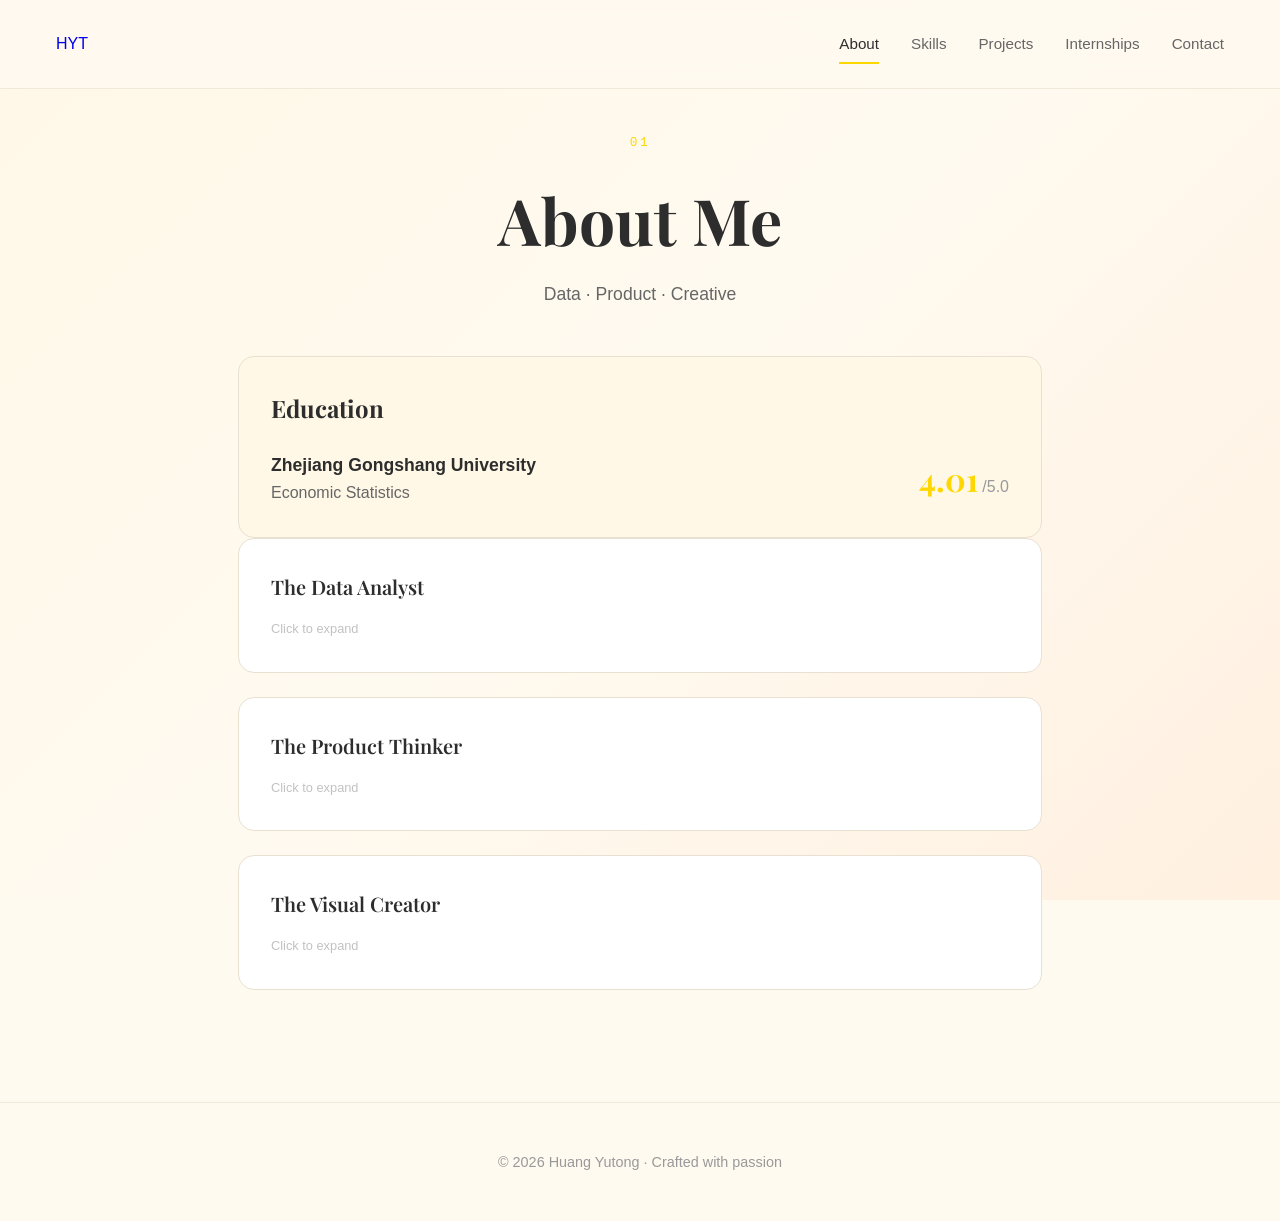
==== about.html @ dac46390 "Initial commit: Personal portfolio website - Implement responsive homepage with hero section - Add i" ====
<!DOCTYPE html>
<html lang="en">
<head>
    <meta charset="UTF-8">
    <meta name="viewport" content="width=device-width, initial-scale=1.0">
    <title>About Me | Huang Yutong</title>
    <link rel="preconnect" href="https://fonts.googleapis.com">
    <link rel="preconnect" href="https://fonts.gstatic.com" crossorigin>
    <link href="https://fonts.googleapis.com/css2?family=Inter:wght@300;400;500;600;700&family=Playfair+Display:wght@500;600;700&display=swap" rel="stylesheet">
    <link rel="stylesheet" href="style.css">
</head>
<body>
    <div class="bg-gradient"></div>

    <!-- Navigation -->
    <nav class="navbar">
        <div class="nav-inner">
            <a href="index.html" class="nav-brand">HYT</a>
            <div class="nav-links">
                <a href="about.html" class="nav-link active">About</a>
                <a href="skills.html" class="nav-link">Skills</a>
                <a href="work.html" class="nav-link">Projects</a>
                <a href="journey.html" class="nav-link">Internships</a>
                <a href="contact.html" class="nav-link">Contact</a>
            </div>
            <button class="nav-toggle">
                <span></span>
                <span></span>
            </button>
        </div>
    </nav>

    <!-- Mobile Menu -->
    <div class="mobile-menu">
        <a href="about.html" class="mobile-link">About</a>
        <a href="skills.html" class="mobile-link">Skills</a>
        <a href="work.html" class="mobile-link">Projects</a>
        <a href="journey.html" class="mobile-link">Internships</a>
        <a href="contact.html" class="mobile-link">Contact</a>
    </div>

    <!-- Page Header -->
    <section class="page-header">
        <span class="page-number">01</span>
        <h1 class="page-title">About Me</h1>
        <p class="page-subtitle">Data · Product · Creative</p>
    </section>

    <!-- About Content -->
    <section class="about-section">
        <!-- Education - Now at top -->
        <div class="education-card">
            <h2>Education</h2>
            <div class="edu-item">
                <div class="edu-main">
                    <h3>Zhejiang Gongshang University</h3>
                    <p class="edu-major">Economic Statistics</p>
                </div>
                <div class="edu-gpa">
                    <span class="gpa-value">4.01</span>
                    <span class="gpa-total">/5.0</span>
                </div>
            </div>
        </div>

        <!-- Interactive Cards -->
        <div class="about-grid">
            <div class="about-card interactive-card" data-card="data">
                <h3 class="card-title">The Data Analyst</h3>
                <div class="card-content">
                    <p>I transform raw data into actionable insights using Python, R, and advanced statistical methods. From LSTM models to NLP processing, I love uncovering patterns hidden in complex datasets.</p>
                    <div class="card-photo">
                        <img src="我的素材/me1.jpg" alt="Data Analyst">
                    </div>
                </div>
                <div class="card-hint">Click to expand</div>
            </div>

            <div class="about-card interactive-card" data-card="product">
                <h3 class="card-title">The Product Thinker</h3>
                <div class="card-content">
                    <p>I bridge the gap between technical possibilities and user needs. With experience writing PRDs and designing interfaces in Figma, I create solutions that truly serve people.</p>
                    <div class="card-photo">
                        <img src="我的素材/me3.jpg" alt="Product Thinker">
                    </div>
                </div>
                <div class="card-hint">Click to expand</div>
            </div>

            <div class="about-card interactive-card" data-card="creative">
                <h3 class="card-title">The Visual Creator</h3>
                <div class="card-content">
                    <p>As a Director at "Ji+" Media Center and twice-honored Top 10 Visual Journalist, I tell stories through visuals. Whether through photography, video, or design—I communicate with impact.</p>
                    <div class="card-photo">
                        <img src="我的素材/me2.jpg" alt="Visual Creator">
                    </div>
                </div>
                <div class="card-hint">Click to expand</div>
            </div>
        </div>
    </section>

    <!-- Footer -->
    <footer class="footer">
        <p>© 2026 Huang Yutong · Crafted with passion</p>
    </footer>

    <script src="script.js"></script>
</body>
</html>
---- style.css ----
/* ===== CSS Variables - Warm Yellow Theme ===== */
:root {
    /* Colors - Inspired by 2.png */
    --primary: #FFD700;
    --primary-dark: #E5C100;
    --accent: #FF6347;
    --accent-light: #FFB84D;

    --bg-main: #FFFAF0;
    --bg-card: #FFFFFF;
    --bg-muted: #FFF8E7;

    --text-primary: #2D2D2D;
    --text-secondary: #666666;
    --text-muted: #999999;

    --border: #E8E0D0;
    --border-light: #F0E8D8;

    /* Typography */
    --font-display: 'Playfair Display', serif;
    --font-body: 'Manrope', sans-serif;
    --font-mono: 'DM Mono', monospace;

    /* Spacing */
    --space-xs: 0.5rem;
    --space-sm: 1rem;
    --space-md: 2rem;
    --space-lg: 4rem;
    --space-xl: 6rem;

    /* Transitions */
    --ease: cubic-bezier(0.4, 0, 0.2, 1);

    /* Spring Animation */
    --spring-stiffness: 52;
    --spring-damping: 15;
}

/* ===== Reset & Base ===== */
* {
    margin: 0;
    padding: 0;
    box-sizing: border-box;
}

html {
    scroll-behavior: smooth;
}

body {
    font-family: var(--font-body);
    background: var(--bg-main);
    color: var(--text-primary);
    line-height: 1.6;
    overflow-x: hidden;
    min-height: 100vh;
    font-weight: 400;
}

/* ===== Background Gradient ===== */
.bg-gradient {
    position: fixed;
    top: 0;
    left: 0;
    right: 0;
    bottom: 0;
    background: linear-gradient(135deg, #FFF8E7 0%, #FFFAF0 50%, #FFF0E0 100%);
    z-index: -1;
}

/* ===== Navigation ===== */
.navbar {
    position: fixed;
    top: 0;
    left: 0;
    right: 0;
    z-index: 1000;
    padding: 1.5rem 3.5rem;
    background: rgba(255, 250, 240, 0.85);
    backdrop-filter: blur(20px);
    border-bottom: 1px solid var(--border-light);
    transition: all 0.3s var(--ease);
}

.nav-inner {
    max-width: 1200px;
    margin: 0 auto;
    display: flex;
    justify-content: space-between;
    align-items: center;
}

.nav-brand {
    display: flex;
    align-items: center;
    gap: 0.75rem;
    text-decoration: none;
    position: relative;
}

.nav-logo {
    font-family: var(--font-display);
    font-size: 1.4rem;
    font-weight: 700;
    color: var(--text-primary);
    letter-spacing: 0.05em;
}

.nav-text {
    font-family: var(--font-mono);
    font-size: 0.8rem;
    font-weight: 500;
    color: var(--text-secondary);
    letter-spacing: 0.15em;
}

.nav-links {
    display: flex;
    gap: 2rem;
}

.nav-link {
    color: var(--text-secondary);
    text-decoration: none;
    font-weight: 500;
    font-size: 0.95rem;
    position: relative;
    padding: 0.5rem 0;
    transition: color 0.2s var(--ease);
}

.nav-link::after {
    content: '';
    position: absolute;
    bottom: 0;
    left: 0;
    width: 0;
    height: 2px;
    background: var(--primary);
    transition: width 0.3s var(--ease);
}

.nav-link:hover,
.nav-link.active {
    color: var(--text-primary);
}

.nav-link:hover::after,
.nav-link.active::after {
    width: 100%;
}

.nav-toggle {
    display: none;
    flex-direction: column;
    gap: 5px;
    background: none;
    border: none;
    cursor: pointer;
    padding: 5px;
}

.nav-toggle span {
    width: 24px;
    height: 2px;
    background: var(--text-primary);
    border-radius: 2px;
    transition: all 0.3s var(--ease);
}

.nav-toggle.active span:nth-child(1) {
    transform: rotate(45deg) translate(5px, 5px);
}

.nav-toggle.active span:nth-child(2) {
    opacity: 0;
}

/* ===== Mobile Menu ===== */
.mobile-menu {
    position: fixed;
    top: 0;
    right: -100%;
    width: 100%;
    height: 100vh;
    background: var(--bg-main);
    z-index: 999;
    display: flex;
    flex-direction: column;
    justify-content: center;
    align-items: center;
    gap: 2rem;
    transition: right 0.4s var(--ease);
}

.mobile-menu.active {
    right: 0;
}

.mobile-link {
    font-family: var(--font-display);
    font-size: 2rem;
    font-weight: 600;
    color: var(--text-primary);
    text-decoration: none;
    transition: color 0.2s var(--ease);
}

.mobile-link:hover {
    color: var(--primary);
}

/* ===== Page Header ===== */
.page-header {
    text-align: center;
    padding: 8rem 2rem 3rem;
    max-width: 800px;
    margin: 0 auto;
}

.page-number {
    font-family: var(--font-mono);
    display: inline-block;
    font-size: 0.8rem;
    font-weight: 500;
    color: var(--primary);
    letter-spacing: 0.2em;
    margin-bottom: 1rem;
}

.page-title {
    font-family: var(--font-display);
    font-size: clamp(2.5rem, 6vw, 4rem);
    font-weight: 700;
    color: var(--text-primary);
    margin-bottom: 0.5rem;
}

.page-subtitle {
    font-size: 1.1rem;
    color: var(--text-secondary);
}

/* ===== Hero Section (Homepage) ===== */
.hero {
    min-height: 100vh;
    padding: 10rem 3.5rem 6rem;
    display: grid;
    grid-template-columns: 1fr 1fr;
    gap: 3rem;
    max-width: 1200px;
    margin: 0 auto;
    align-items: start;
    position: relative;
}

.hero-blur {
    position: fixed;
    top: 50%;
    left: 50%;
    width: 600px;
    height: 600px;
    transform: translate(-50%, -50%);
    background: radial-gradient(circle, rgba(255, 215, 0, 0.15) 0%, transparent 70%);
    filter: blur(60px);
    z-index: -1;
    animation: blur-pulse 8s ease-in-out infinite;
}

@keyframes blur-pulse {
    0%, 100% { opacity: 0.5; transform: translate(-50%, -50%) scale(1); }
    50% { opacity: 0.8; transform: translate(-50%, -50%) scale(1.2); }
}

.hero-greeting {
    margin-bottom: 1rem;
}

.greeting-line {
    font-family: var(--font-mono);
    font-size: 0.8rem;
    font-weight: 500;
    color: var(--text-secondary);
    letter-spacing: 0.15em;
    display: block;
    margin-bottom: 0.75rem;
}

.hero-name {
    font-family: var(--font-display);
    font-size: clamp(2.5rem, 5vw, 3.5rem);
    font-weight: 700;
    color: var(--text-primary);
    line-height: 1.15;
    margin-bottom: 1.5rem;
}

.hero-name .highlight-name {
    color: var(--primary-dark);
    position: relative;
    display: inline-block;
}

.hero-intro {
    margin-bottom: 2rem;
    padding-top: 1.5rem;
}

.hero-intro p {
    font-size: 1rem;
    color: var(--text-secondary);
    margin-bottom: 1rem;
    line-height: 1.7;
}

.hero-intro .highlight {
    color: var(--primary-dark);
    font-weight: 500;
}

.hero-intro .intro-closing {
    font-weight: 500;
    color: var(--text-primary);
}

.hero-roles {
    display: flex;
    flex-wrap: wrap;
    gap: 0.75rem;
}

.role-pill {
    font-family: var(--font-mono);
    padding: 0.6rem 1.2rem;
    background: var(--bg-muted);
    border: 1px solid var(--border);
    border-radius: 25px;
    font-size: 0.85rem;
    font-weight: 500;
    color: var(--text-primary);
    transition: all 0.3s var(--ease);
}

.role-pill:hover {
    background: var(--primary);
    border-color: var(--primary);
    color: #fff;
    transform: translateY(-2px);
    box-shadow: 0 4px 12px rgba(255, 215, 0, 0.3);
}

/* ===== Hero Visual ===== */
.hero-visual {
    display: flex;
    justify-content: center;
    align-items: center;
    position: relative;
    padding-top: 2rem;
}

/* ===== Photo Collage ===== */
.photo-collage {
    position: relative;
    width: 400px;
    height: 400px;
    display: flex;
    align-items: center;
    justify-content: center;
}

.ripple-container {
    position: absolute;
    width: 100%;
    height: 100%;
    pointer-events: none;
    overflow: hidden;
    border-radius: 50%;
}

.ripple {
    position: absolute;
    width: 40px;
    height: 40px;
    border-radius: 50%;
    background: radial-gradient(circle, rgba(255, 215, 0, 0.5) 0%, rgba(255, 215, 0, 0.1) 70%, transparent 100%);
    pointer-events: none;
    animation: rippleExpand 1.35s ease-out forwards;
}

@keyframes rippleExpand {
    0% {
        transform: scale(0);
        opacity: 0.7;
    }
    100% {
        transform: scale(2.8);
        opacity: 0;
    }
}

.photo-wheel {
    position: absolute;
    width: 100%;
    height: 100%;
    display: flex;
    align-items: center;
    justify-content: center;
}

.wheel-ring {
    position: absolute;
    width: 320px;
    height: 320px;
    border-radius: 50%;
    border: 2px dashed rgba(255, 215, 0, 0.3);
    transition: transform 0.6s cubic-bezier(0.34, 1.56, 0.64, 1);
}

.photo-btn {
    position: absolute;
    width: 100px;
    height: 100px;
    border-radius: 50%;
    border: 4px solid var(--bg-main);
    padding: 0;
    cursor: pointer;
    background: none;
    overflow: hidden;
    box-shadow: 0 6px 20px rgba(255, 215, 0, 0.25);
    transition: all 0.3s var(--ease);
    transform-origin: center center;
}

.photo-btn img {
    width: 100%;
    height: 100%;
    object-fit: cover;
    transition: transform 0.6s cubic-bezier(0.34, 1.56, 0.64, 1);
}

.photo-btn .photo-overlay {
    position: absolute;
    top: 0;
    left: 0;
    right: 0;
    bottom: 0;
    background: rgba(0, 0, 0, 0.35);
    transition: opacity 0.3s var(--ease);
    pointer-events: none;
}

.photo-btn.active .photo-overlay {
    opacity: 0;
}

.photo-btn:hover {
    transform: scale(1.05);
    box-shadow: 0 8px 25px rgba(255, 215, 0, 0.35);
}

.photo-btn-1 {
    top: 0;
    left: 50%;
    transform: translateX(-50%) translateY(-50%);
}

.photo-btn-2 {
    bottom: 30px;
    right: 30px;
}

.photo-btn-3 {
    bottom: 30px;
    left: 30px;
}

.main-photo-container {
    position: absolute;
    width: 256px;
    height: 256px;
    display: flex;
    align-items: center;
    justify-content: center;
    animation: floatMainPhoto 6.5s ease-in-out infinite;
}

@keyframes floatMainPhoto {
    0%, 100% {
        transform: translateY(0);
    }
    50% {
        transform: translateY(-9px);
    }
}

.main-photo-wrapper {
    position: relative;
    width: 230px;
    height: 230px;
    border-radius: 50%;
    overflow: hidden;
    box-shadow: 0 15px 50px rgba(0, 0, 0, 0.15);
    background: linear-gradient(135deg, #FFF8E7 0%, #FFF0E0 100%);
    border: 6px solid var(--bg-card);
    transition: all 0.4s var(--ease);
}

.main-photo-wrapper:hover {
    transform: scale(1.02);
    box-shadow: 0 20px 60px rgba(0, 0, 0, 0.2);
}

.main-photo-inner {
    position: relative;
    width: 100%;
    height: 100%;
    border-radius: 50%;
    overflow: hidden;
}

.main-photo {
    width: 100%;
    height: 100%;
    object-fit: cover;
    transition: all 0.58s ease-out;
}

.main-photo.fade-out {
    opacity: 0;
    transform: scale(0.9);
}

.main-photo.fade-in {
    opacity: 1;
    transform: scale(1);
}

.main-photo.fade-in-start {
    opacity: 0;
    transform: scale(1.14);
}

.main-photo-gradient {
    position: absolute;
    top: 0;
    left: 0;
    right: 0;
    bottom: 0;
    background: linear-gradient(135deg, rgba(255, 255, 255, 0.15) 0%, rgba(255, 215, 0, 0.1) 100%);
    pointer-events: none;
    border-radius: 50%;
}

.main-photo-inner-border {
    position: absolute;
    top: 3px;
    left: 3px;
    right: 3px;
    bottom: 3px;
    border: 1px solid rgba(255, 255, 255, 0.5);
    border-radius: 50%;
    pointer-events: none;
}

.photo-btn.active {
    border-color: var(--primary);
    box-shadow: 0 0 0 3px rgba(255, 215, 0, 0.3);
}

/* ===== Visual Decoration ===== */
.visual-decoration {
    position: relative;
    width: 320px;
    height: 320px;
    display: flex;
    align-items: center;
    justify-content: center;
}

.decoration-circle {
    position: absolute;
    border-radius: 50%;
    border: 2px solid;
    opacity: 0.15;
    animation: float 6s ease-in-out infinite;
}

.circle-1 {
    width: 200px;
    height: 200px;
    border-color: var(--primary);
    animation-delay: 0s;
}

.circle-2 {
    width: 260px;
    height: 260px;
    border-color: var(--accent-light);
    animation-delay: 0.5s;
}

.circle-3 {
    width: 320px;
    height: 320px;
    border-color: var(--accent);
    animation-delay: 1s;
}

@keyframes float {
    0%, 100% {
        transform: translateY(0) scale(1);
        opacity: 0.15;
    }
    50% {
        transform: translateY(-20px) scale(1.05);
        opacity: 0.25;
    }
}

/* ===== Cube Grid Animation ===== */
.cube-grid {
    position: relative;
    width: 320px;
    height: 320px;
    perspective: 1000px;
    transform-style: preserve-3d;
}

.cube-row {
    display: flex;
    justify-content: center;
    gap: 8px;
    margin-bottom: 8px;
}

.cube {
    width: 40px;
    height: 40px;
    position: relative;
    transform-style: preserve-3d;
    transition: transform 0.3s var(--ease);
}

.cube-inner {
    width: 100%;
    height: 100%;
    position: relative;
    transform-style: preserve-3d;
    animation: rotateCube 12s linear infinite;
}

@keyframes rotateCube {
    0% {
        transform: rotateX(0deg) rotateY(0deg);
    }
    100% {
        transform: rotateX(360deg) rotateY(360deg);
    }
}

.cube-face {
    position: absolute;
    width: 40px;
    height: 40px;
    border: 1px solid rgba(255, 215, 0, 0.6);
    background: rgba(255, 215, 0, 0.05);
    opacity: 0.4;
    transition: all 0.3s var(--ease);
}

.cube-face.front {
    transform: translateZ(20px);
}

.cube-face.back {
    transform: rotateY(180deg) translateZ(20px);
}

.cube-face.right {
    transform: rotateY(90deg) translateZ(20px);
}

.cube-face.left {
    transform: rotateY(-90deg) translateZ(20px);
}

.cube-face.top {
    transform: rotateX(90deg) translateZ(20px);
}

.cube-face.bottom {
    transform: rotateX(-90deg) translateZ(20px);
}

.cube:hover .cube-face {
    opacity: 0.9;
    background: rgba(255, 215, 0, 0.3);
    border-color: var(--accent);
}

/* Wave propagation effect */
.cube.wave .cube-face {
    background: rgba(255, 215, 0, 0.4);
    border-color: rgba(255, 215, 0, 0.8);
    opacity: 0.8;
}

/* Explosion effect */
.cube.explode .cube-inner {
    animation: explodeRotate 0.6s ease-out;
}

.cube.explode .cube-face {
    background: rgba(255, 215, 0, 0.5);
    border-color: var(--accent);
    opacity: 0.9;
}

@keyframes explodeRotate {
    0% {
        transform: rotateX(0deg) rotateY(0deg) scale(1);
    }
    50% {
        transform: rotateX(180deg) rotateY(180deg) scale(1.3);
    }
    100% {
        transform: rotateX(360deg) rotateY(360deg) scale(1);
    }
}

/* Sparkle effect */
.cube.sparkle .cube-face {
    background: rgba(255, 255, 255, 0.6);
    border-color: rgba(255, 215, 0, 0.9);
    opacity: 1;
    animation: sparkleFlash 0.8s ease-out;
}

@keyframes sparkleFlash {
    0%, 100% {
        opacity: 0.6;
        background: rgba(255, 215, 0, 0.3);
    }
    25%, 75% {
        opacity: 1;
        background: rgba(255, 255, 255, 0.7);
    }
    50% {
        opacity: 0.8;
        background: rgba(255, 215, 0, 0.5);
    }
}

/* ===== Lightbox ===== */
.lightbox {
    position: fixed;
    top: 0;
    left: 0;
    right: 0;
    bottom: 0;
    background: rgba(0, 0, 0, 0.9);
    z-index: 9999;
    display: flex;
    align-items: center;
    justify-content: center;
    opacity: 0;
    pointer-events: none;
    transition: opacity 0.3s var(--ease);
}

.lightbox-wrapper {
    display: flex;
    align-items: center;
    justify-content: center;
    width: 100%;
    height: 100%;
    padding: 2rem;
}

.lightbox.active {
    opacity: 1;
    pointer-events: all;
}

.lightbox-content {
    max-width: 100%;
    max-height: 100%;
    object-fit: contain;
    transform: scale(0.9);
    transition: transform 0.3s var(--ease);
    width: auto;
    height: auto;
}

.lightbox.active .lightbox-content {
    transform: scale(1);
}

.lightbox-close {
    position: absolute;
    top: 2rem;
    right: 2rem;
    width: 40px;
    height: 40px;
    background: rgba(255, 255, 255, 0.1);
    border: none;
    border-radius: 50%;
    cursor: pointer;
    display: flex;
    align-items: center;
    justify-content: center;
    transition: background 0.3s var(--ease);
}

.lightbox-close:hover {
    background: rgba(255, 255, 255, 0.2);
}

.lightbox-close::before,
.lightbox-close::after {
    content: '';
    position: absolute;
    width: 20px;
    height: 2px;
    background: white;
    border-radius: 2px;
}

.lightbox-close::before {
    transform: rotate(45deg);
}

.lightbox-close::after {
    transform: rotate(-45deg);
}

/* ===== Quick Links ===== */
.quick-links {
    max-width: 1200px;
    margin: 4rem auto 4rem;
    padding: 0 3.5rem;
}

.quick-links-header {
    display: flex;
    justify-content: space-between;
    align-items: center;
    margin-bottom: 1rem;
    padding: 0 0.5rem;
}

.quick-links-title {
    font-family: var(--font-mono);
    font-size: 0.8rem;
    font-weight: 500;
    color: var(--text-secondary);
    letter-spacing: 0.15em;
}

.quick-links-container {
    display: flex;
    gap: 1rem;
    padding: 1rem 0;
}

.quick-link {
    flex: 1;
    display: flex;
    flex-direction: column;
    gap: 0.5rem;
    padding: 1.5rem 1.75rem;
    background: var(--bg-card);
    border: 1px solid var(--border);
    border-radius: 12px;
    cursor: pointer;
    transition: all 0.3s var(--ease);
    text-decoration: none;
    min-height: 180px;
}

.quick-link:hover {
    border-color: var(--primary);
    transform: translateY(-4px);
    box-shadow: 0 8px 25px rgba(255, 215, 0, 0.15);
}

.link-number {
    font-family: var(--font-mono);
    font-size: 1.1rem;
    font-weight: 500;
    color: var(--primary);
    letter-spacing: 0.1em;
}

.link-info {
    flex: 1;
    display: flex;
    flex-direction: column;
    gap: 0.5rem;
}

.link-info h3 {
    font-family: var(--font-display);
    font-size: 1.3rem;
    font-weight: 600;
    color: var(--text-primary);
    margin: 0;
}

.link-info p {
    font-size: 0.95rem;
    font-weight: 400;
    color: var(--text-secondary);
    margin: 0;
}

.link-arrow {
    font-size: 1.2rem;
    color: var(--primary);
    transition: transform 0.3s var(--ease);
    align-self: flex-end;
}

.quick-link:hover .link-arrow {
    transform: translateX(4px);
}

/* ===== About Section ===== */
.about-section {
    max-width: 900px;
    margin: 0 auto;
    padding: 0 3rem 4rem;
}

.about-grid {
    display: grid;
    gap: 1.5rem;
    margin-bottom: 3rem;
}

.about-card {
    padding: 2rem;
    background: var(--bg-card);
    border: 1px solid var(--border);
    border-radius: 16px;
    transition: all 0.3s var(--ease);
}

.about-card:hover {
    border-color: var(--primary);
    box-shadow: 0 8px 30px rgba(255, 215, 0, 0.15);
}

/* Interactive Cards */
.interactive-card {
    cursor: pointer;
    position: relative;
    overflow: hidden;
}

.interactive-card .card-title {
    font-family: var(--font-display);
    font-size: 1.25rem;
    font-weight: 600;
    margin-bottom: 0;
    transition: color 0.3s var(--ease);
}

.interactive-card:hover .card-title {
    color: var(--primary);
}

.interactive-card .card-content {
    max-height: 0;
    overflow: hidden;
    transition: max-height 0.5s var(--ease), opacity 0.4s var(--ease);
    opacity: 0;
}

.interactive-card.active .card-content {
    max-height: 800px;
    opacity: 1;
    margin-top: 1.5rem;
}

.interactive-card .card-content p {
    color: var(--text-secondary);
    line-height: 1.7;
    margin-bottom: 1.5rem;
}

.interactive-card .card-photo {
    border-radius: 12px;
    overflow: hidden;
    box-shadow: 0 8px 25px rgba(0, 0, 0, 0.15);
    max-width: 300px;
    margin: 0 auto;
}

.interactive-card .card-photo img {
    width: 100%;
    height: auto;
    max-height: 400px;
    object-fit: cover;
    display: block;
}

.card-hint {
    margin-top: 1rem;
    font-size: 0.8rem;
    color: var(--text-muted);
    opacity: 0.6;
    transition: opacity 0.3s var(--ease);
}

.interactive-card:hover .card-hint {
    opacity: 1;
}

.interactive-card.active .card-hint {
    display: none;
}

/* Non-interactive card icon (legacy) */
.card-icon {
    font-size: 2rem;
    margin-bottom: 1rem;
}

.about-card h3 {
    font-family: var(--font-display);
    font-size: 1.25rem;
    font-weight: 600;
    margin-bottom: 0.75rem;
}

.about-card p {
    color: var(--text-secondary);
    line-height: 1.7;
}

.education-card {
    padding: 2rem;
    background: var(--bg-muted);
    border: 1px solid var(--border);
    border-radius: 16px;
}

.education-card h2 {
    font-family: var(--font-display);
    font-size: 1.5rem;
    margin-bottom: 1.5rem;
}

.edu-item {
    display: flex;
    justify-content: space-between;
    align-items: center;
}

.edu-main h3 {
    font-size: 1.1rem;
    font-weight: 600;
}

.edu-major {
    color: var(--text-secondary);
}

.edu-gpa {
    text-align: center;
}

.gpa-value {
    font-family: var(--font-display);
    font-size: 2rem;
    font-weight: 700;
    color: var(--primary);
}

.gpa-total {
    color: var(--text-muted);
}

/* ===== Skills Section ===== */
.skills-section {
    max-width: 900px;
    margin: 0 auto;
    padding: 0 3rem 4rem;
}

.skill-category {
    margin-bottom: 3rem;
}

.skill-category h2 {
    font-family: var(--font-display);
    font-size: 1.5rem;
    margin-bottom: 1.5rem;
}

.skills-grid {
    display: flex;
    flex-direction: column;
    gap: 1rem;
}

.skill-item {
    padding: 1rem 0;
}

.skill-header {
    display: flex;
    justify-content: space-between;
    margin-bottom: 0.5rem;
}

.skill-name {
    font-weight: 500;
    color: var(--text-primary);
}

.skill-percent {
    color: var(--text-secondary);
    font-size: 0.9rem;
}

.skill-bar {
    height: 6px;
    background: var(--border);
    border-radius: 3px;
    overflow: hidden;
}

.skill-fill {
    height: 100%;
    background: linear-gradient(90deg, var(--primary), var(--accent-light));
    border-radius: 3px;
    width: var(--fill);
    transition: width 1s var(--ease);
}

.skill-tags {
    display: flex;
    flex-wrap: wrap;
    gap: 0.75rem;
}

.skill-tag {
    font-family: var(--font-mono);
    padding: 0.5rem 1rem;
    background: var(--bg-muted);
    border: 1px solid var(--border);
    border-radius: 20px;
    font-size: 0.8rem;
    font-weight: 500;
    color: var(--text-primary);
    transition: all 0.3s var(--ease);
}

.skill-tag:hover {
    background: var(--primary);
    border-color: var(--primary);
    color: #fff;
}

.competency-list {
    display: grid;
    gap: 0.75rem;
}

.competency-item {
    display: flex;
    align-items: center;
    gap: 0.75rem;
    padding: 0.75rem 0;
}

.check-icon {
    color: var(--primary);
    font-weight: 600;
}

/* ===== Skills Nebula ===== */
.skills-nebula {
    max-width: 1000px;
    margin: 0 auto 4rem;
    padding: 0 3rem;
    position: relative;
    min-height: 500px;
}

.nebula-center {
    position: absolute;
    top: 50%;
    left: 50%;
    transform: translate(-50%, -50%);
    z-index: 1;
}

.core-skill {
    width: 120px;
    height: 120px;
    border-radius: 50%;
    background: linear-gradient(135deg, var(--primary), var(--accent-light));
    display: flex;
    flex-direction: column;
    align-items: center;
    justify-content: center;
    box-shadow: 0 0 60px rgba(255, 215, 0, 0.3);
    animation: pulse-glow 3s ease-in-out infinite;
}

.core-icon {
    font-size: 2rem;
}

.core-text {
    font-size: 0.9rem;
    font-weight: 600;
    color: var(--bg-main);
}

@keyframes pulse-glow {
    0%, 100% { box-shadow: 0 0 60px rgba(255, 215, 0, 0.3); }
    50% { box-shadow: 0 0 80px rgba(255, 215, 0, 0.5); }
}

.skill-cluster {
    position: absolute;
    width: 200px;
}

.cluster-data {
    top: 10%;
    left: 5%;
}

.cluster-product {
    top: 10%;
    right: 5%;
}

.cluster-title {
    font-family: var(--font-display);
    font-size: 1.1rem;
    font-weight: 600;
    margin-bottom: 1rem;
    color: var(--text-primary);
}

.cluster-items {
    display: flex;
    flex-wrap: wrap;
    gap: 0.5rem;
}

.skill-node {
    font-family: var(--font-mono);
    padding: 0.5rem 1rem;
    background: var(--bg-card);
    border: 1px solid var(--border);
    border-radius: 20px;
    font-size: 0.8rem;
    font-weight: 500;
    transition: all 0.3s var(--ease);
    cursor: default;
    animation: floatNode 3s ease-in-out infinite;
    position: relative;
    overflow: hidden;
}

.skill-node::before {
    content: '';
    position: absolute;
    top: 0;
    left: -100%;
    width: 100%;
    height: 100%;
    background: linear-gradient(90deg, transparent, rgba(255, 215, 0, 0.2), transparent);
    transition: left 0.5s var(--ease);
}

.skill-node:hover::before {
    left: 100%;
}

.skill-node:hover {
    background: var(--primary);
    border-color: var(--primary);
    color: var(--bg-main);
    transform: scale(1.15);
    box-shadow: 0 4px 15px rgba(255, 215, 0, 0.3);
    animation-play-state: paused;
}

@keyframes floatNode {
    0%, 100% {
        transform: translateY(0);
    }
    50% {
        transform: translateY(-5px);
    }
}

@keyframes pulseGlow {
    0%, 100% {
        box-shadow: 0 0 10px rgba(255, 215, 0, 0.3);
    }
    50% {
        box-shadow: 0 0 20px rgba(255, 215, 0, 0.5);
    }
}

@keyframes shimmer {
    0% {
        background-position: -200% center;
    }
    100% {
        background-position: 200% center;
    }
}

/* Stagger animations for nodes */
.skill-node:nth-child(1) { animation-delay: 0s; }
.skill-node:nth-child(2) { animation-delay: 0.1s; }
.skill-node:nth-child(3) { animation-delay: 0.2s; }
.skill-node:nth-child(4) { animation-delay: 0.3s; }
.skill-node:nth-child(5) { animation-delay: 0.4s; }
.skill-node:nth-child(6) { animation-delay: 0.5s; }
.skill-node:nth-child(7) { animation-delay: 0.6s; }
.skill-node:nth-child(8) { animation-delay: 0.7s; }
.skill-node:nth-child(9) { animation-delay: 0.8s; }

.node-large {
    padding: 0.7rem 1.3rem;
    font-size: 0.95rem;
    font-weight: 600;
    background: var(--bg-muted);
}

.node-medium {
    padding: 0.5rem 1rem;
}

.node-small {
    padding: 0.4rem 0.8rem;
    font-size: 0.8rem;
    opacity: 0.85;
}

/* Special Skills */
.special-skills {
    position: absolute;
    bottom: 5%;
    left: 50%;
    transform: translateX(-50%);
    display: flex;
    gap: 2rem;
}

.special-skill {
    width: 280px;
    padding: 1.5rem;
    background: var(--bg-card);
    border: 2px solid var(--primary);
    border-radius: 16px;
    display: flex;
    gap: 1rem;
    transition: all 0.3s var(--ease);
    position: relative;
    overflow: hidden;
    animation: pulseGlow 3s ease-in-out infinite;
}

.special-skill::before {
    content: '';
    position: absolute;
    top: -50%;
    left: -50%;
    width: 200%;
    height: 200%;
    background: radial-gradient(circle, rgba(255, 215, 0, 0.1) 0%, transparent 70%);
    opacity: 0;
    transition: opacity 0.3s var(--ease);
}

.special-skill:hover::before {
    opacity: 1;
    animation: rotate 4s linear infinite;
}

@keyframes rotate {
    from {
        transform: rotate(0deg);
    }
    to {
        transform: rotate(360deg);
    }
}

.special-skill:hover {
    transform: translateY(-4px);
    box-shadow: 0 12px 30px rgba(255, 215, 0, 0.3);
    border-color: var(--accent);
}

.special-icon {
    font-size: 2rem;
}

.special-content h3 {
    font-family: var(--font-display);
    font-size: 1rem;
    font-weight: 600;
    margin-bottom: 0.25rem;
}

.special-content p {
    font-size: 0.85rem;
    color: var(--text-secondary);
    margin-bottom: 0.75rem;
}

.special-tags {
    display: flex;
    flex-wrap: wrap;
    gap: 0.35rem;
}

.special-tags span {
    font-family: var(--font-mono);
    padding: 0.25rem 0.6rem;
    background: var(--bg-muted);
    border-radius: 12px;
    font-size: 0.7rem;
    font-weight: 500;
    color: var(--text-primary);
}

/* Competencies */
.competencies {
    max-width: 900px;
    margin: 0 auto 4rem;
    padding: 0 3rem;
}

.competencies h2 {
    font-family: var(--font-display);
    font-size: 1.5rem;
    margin-bottom: 1.5rem;
}

.competency-grid {
    display: grid;
    grid-template-columns: repeat(2, 1fr);
    gap: 0.75rem;
}

.competency-item {
    display: flex;
    align-items: center;
    gap: 0.75rem;
    padding: 0.75rem 1rem;
    background: var(--bg-card);
    border: 1px solid var(--border);
    border-radius: 10px;
    transition: all 0.3s var(--ease);
    position: relative;
    overflow: hidden;
}

.competency-item::after {
    content: '';
    position: absolute;
    left: 0;
    top: 0;
    bottom: 0;
    width: 0;
    background: linear-gradient(90deg, var(--primary) 0%, var(--accent-light) 100%);
    transition: width 0.3s var(--ease);
    opacity: 0.1;
}

.competency-item:hover::after {
    width: 100%;
}

.competency-item:hover {
    border-color: var(--primary);
    background: var(--bg-muted);
    transform: translateX(5px);
}

/* ===== Photography Gallery ===== */
.photography-section {
    max-width: 1200px;
    margin: 0 auto 4rem;
    padding: 0 3rem;
}

.photo-wall {
    display: grid;
    grid-template-columns: repeat(3, 1fr);
    gap: 1.5rem;
}

.photo-card {
    aspect-ratio: 4/5;
    border-radius: 16px;
    overflow: hidden;
    cursor: pointer;
    transition: all 0.4s var(--ease);
}

.photo-card img {
    width: 100%;
    height: 100%;
    object-fit: cover;
    filter: grayscale(100%);
    transition: filter 0.4s var(--ease), transform 0.4s var(--ease);
}

.photo-card:hover img {
    filter: grayscale(0%);
    transform: scale(1.05);
}

.photo-card:hover {
    transform: translateY(-8px);
    box-shadow: 0 15px 40px rgba(0, 0, 0, 0.2);
}

/* ===== Projects Accordion Section ===== */
.projects-accordion-section {
    max-width: 900px;
    margin: 0 auto;
    padding: 0 3rem 4rem;
}

.project-accordion-item {
    background: var(--bg-card);
    border: 1px solid var(--border);
    border-radius: 16px;
    margin-bottom: 1rem;
    overflow: hidden;
    transition: all 0.3s var(--ease);
}

.project-accordion-item:hover {
    border-color: var(--primary);
}

.project-accordion-item.active {
    border-color: var(--primary);
    box-shadow: 0 8px 30px rgba(255, 215, 0, 0.15);
}

.project-accordion-header {
    display: flex;
    justify-content: space-between;
    align-items: center;
    padding: 1.5rem 2rem;
    cursor: pointer;
    transition: background 0.3s var(--ease);
}

.project-accordion-header:hover {
    background: var(--bg-muted);
}

.project-header-left {
    display: flex;
    align-items: center;
    gap: 1.5rem;
    flex: 1;
}

.project-number-sm {
    font-family: var(--font-display);
    font-size: 1.5rem;
    font-weight: 700;
    color: var(--primary);
    opacity: 0.5;
}

.project-accordion-header h3 {
    font-family: var(--font-display);
    font-size: 1.25rem;
    font-weight: 600;
    color: var(--text-primary);
    margin: 0;
}

.project-header-right {
    display: flex;
    align-items: center;
    gap: 1rem;
}

.project-category {
    font-family: var(--font-mono);
    font-size: 0.75rem;
    font-weight: 500;
    color: var(--primary);
    text-transform: uppercase;
    letter-spacing: 0.1em;
}

.accordion-icon {
    font-size: 1.5rem;
    font-weight: 300;
    color: var(--text-primary);
    transition: transform 0.3s var(--ease);
    width: 24px;
    text-align: center;
}

.project-accordion-item.active .accordion-icon {
    transform: rotate(180deg);
}

.project-accordion-content {
    max-height: 0;
    overflow: hidden;
    transition: max-height 0.5s var(--ease);
}

.project-accordion-item.active .project-accordion-content {
    max-height: 800px;
}

.project-image {
    padding: 0 2rem 1.5rem;
}

.project-image img {
    width: 100%;
    height: auto;
    border-radius: 12px;
    object-fit: cover;
}

.project-details {
    padding: 0 2rem 2rem;
}

.project-details p {
    color: var(--text-secondary);
    line-height: 1.7;
    margin-bottom: 1.5rem;
}

.project-details .project-tags {
    display: flex;
    flex-wrap: wrap;
    gap: 0.5rem;
}

.project-details .project-tags span {
    font-family: var(--font-mono);
    padding: 0.4rem 0.8rem;
    background: var(--bg-muted);
    border: 1px solid var(--border);
    border-radius: 20px;
    font-size: 0.75rem;
    font-weight: 500;
    color: var(--text-primary);
    transition: all 0.3s var(--ease);
}

.project-details .project-tags span:hover {
    background: var(--primary);
    border-color: var(--primary);
    color: #fff;
}

/* ===== Journey Section ===== */
.journey-section {
    max-width: 800px;
    margin: 0 auto;
    padding: 0 3rem 4rem;
}

.timeline {
    position: relative;
    margin-bottom: 4rem;
}

.timeline-line {
    position: absolute;
    left: 15px;
    top: 0;
    bottom: 0;
    width: 2px;
    background: linear-gradient(to bottom, var(--primary), var(--accent-light), transparent);
}

.timeline-item {
    position: relative;
    padding-left: 50px;
    margin-bottom: 2rem;
}

.timeline-dot {
    position: absolute;
    left: 0;
    top: 0;
    width: 32px;
    height: 32px;
    background: var(--bg-card);
    border: 3px solid var(--primary);
    border-radius: 50%;
}

.timeline-card {
    padding: 1.5rem;
    background: var(--bg-card);
    border: 1px solid var(--border);
    border-radius: 12px;
    transition: all 0.3s var(--ease);
}

.timeline-card:hover {
    border-color: var(--primary);
}

.timeline-role {
    font-family: var(--font-mono);
    font-size: 0.75rem;
    font-weight: 500;
    color: var(--primary);
    margin-bottom: 0.5rem;
    letter-spacing: 0.05em;
}

.timeline-card h3 {
    font-family: var(--font-display);
    font-size: 1.1rem;
    font-weight: 600;
    margin-bottom: 0.5rem;
}

.timeline-card p {
    color: var(--text-secondary);
    font-size: 0.95rem;
    margin-bottom: 1rem;
}

.timeline-tags {
    display: flex;
    flex-wrap: wrap;
    gap: 0.5rem;
}

.timeline-tags span {
    font-family: var(--font-mono);
    padding: 0.3rem 0.7rem;
    background: var(--bg-muted);
    border-radius: 12px;
    font-size: 0.75rem;
    font-weight: 500;
    color: var(--text-secondary);
}

.creative-section {
    text-align: center;
}

.creative-section h2 {
    font-family: var(--font-display);
    font-size: 1.5rem;
    margin-bottom: 2rem;
}

.creative-grid {
    display: grid;
    grid-template-columns: repeat(2, 1fr);
    gap: 1.5rem;
}

.creative-item {
    padding: 2rem;
    background: var(--bg-muted);
    border: 1px solid var(--border);
    border-radius: 12px;
    text-align: center;
    transition: all 0.3s var(--ease);
}

.creative-item:hover {
    background: var(--bg-card);
    border-color: var(--primary);
}

.creative-icon {
    font-size: 2rem;
    margin-bottom: 0.75rem;
}

.creative-item h3 {
    font-family: var(--font-display);
    font-size: 1.1rem;
    font-weight: 600;
    margin-bottom: 0.5rem;
}

.creative-item p {
    color: var(--text-secondary);
    font-size: 0.9rem;
}

/* ===== Contact Section ===== */
.contact-section {
    max-width: 700px;
    margin: 0 auto;
    padding: 0 3rem 4rem;
}

.contact-intro {
    text-align: center;
    margin-bottom: 3rem;
}

.contact-intro p {
    font-size: 1.1rem;
    color: var(--text-secondary);
    line-height: 1.8;
}

.contact-card {
    background: var(--bg-card);
    border: 1px solid var(--border);
    border-radius: 16px;
    padding: 2rem;
    margin-bottom: 3rem;
}

.contact-item {
    display: flex;
    align-items: center;
    gap: 1.5rem;
    padding: 1.5rem 0;
    border-bottom: 1px solid var(--border-light);
}

.contact-item:last-child {
    border-bottom: none;
}

.contact-icon {
    font-size: 1.5rem;
}

.contact-info {
    display: flex;
    flex-direction: column;
}

.contact-label {
    font-size: 0.8rem;
    color: var(--text-muted);
    margin-bottom: 0.25rem;
}

.contact-value {
    font-weight: 500;
    color: var(--text-primary);
    text-decoration: none;
}

.contact-value:hover {
    color: var(--primary);
}

.contact-cta {
    text-align: center;
    padding: 3rem;
    background: var(--bg-muted);
    border: 1px solid var(--border);
    border-radius: 16px;
}

.qrcode-container {
    display: flex;
    justify-content: center;
    align-items: center;
    margin-top: 2rem;
}

.qrcode-image {
    width: 200px;
    height: 200px;
    object-fit: contain;
    border-radius: 12px;
    box-shadow: 0 4px 20px rgba(0, 0, 0, 0.1);
    transition: transform 0.3s var(--ease);
}

.qrcode-image:hover {
    transform: scale(1.05);
}

.contact-cta h2 {
    font-family: var(--font-display);
    font-size: 1.5rem;
    margin-bottom: 0.5rem;
}

.contact-cta p {
    color: var(--text-secondary);
    margin-bottom: 1.5rem;
}

.opportunity-tags {
    display: flex;
    flex-wrap: wrap;
    justify-content: center;
    gap: 0.75rem;
}

.opportunity-tags span {
    font-family: var(--font-mono);
    padding: 0.5rem 1rem;
    background: var(--bg-card);
    border: 1px solid var(--border);
    border-radius: 20px;
    font-size: 0.8rem;
    font-weight: 500;
    transition: all 0.3s var(--ease);
}

.opportunity-tags span:hover {
    background: var(--primary);
    border-color: var(--primary);
    color: #fff;
}

/* ===== Footer ===== */
.footer {
    text-align: center;
    padding: 3rem 3.5rem;
    border-top: 1px solid var(--border-light);
    color: var(--text-muted);
    font-size: 0.9rem;
}

/* ===== Responsive ===== */
@media (max-width: 1024px) {
    .hero {
        grid-template-columns: 1fr;
        padding-top: 10rem;
    }

    .hero-visual {
        order: -1;
    }

    .quick-links-container {
        flex-wrap: wrap;
    }

    .quick-link {
        flex: 1 1 calc(50% - 0.5rem);
        min-width: 280px;
    }
}

@media (max-width: 768px) {
    .navbar {
        padding: 1rem 1.5rem;
    }

    .nav-links {
        display: none;
    }

    .nav-toggle {
        display: flex;
    }

    .page-header,
    .hero,
    .quick-links,
    .about-section,
    .skills-section,
    .work-section,
    .journey-section,
    .contact-section,
    .skills-nebula,
    .photography-section,
    .competencies {
        padding-left: 1.5rem;
        padding-right: 1.5rem;
    }

    .project-card {
        flex-direction: column;
        gap: 1rem;
    }

    .creative-grid {
        grid-template-columns: 1fr;
    }

    .quick-link {
        flex: 1 1 100%;
        min-width: auto;
    }

    /* Photo Collage Responsive */
    .photo-collage {
        width: 300px;
        height: 300px;
    }

    .wheel-ring {
        width: 240px;
        height: 240px;
    }

    .photo-btn {
        width: 75px;
        height: 75px;
        border-width: 3px;
    }

    .photo-btn-1 {
        top: 0;
        left: 50%;
        transform: translateX(-50%) translateY(-50%);
    }

    .photo-btn-2 {
        bottom: 20px;
        right: 20px;
    }

    .photo-btn-3 {
        bottom: 20px;
        left: 20px;
    }

    .main-photo-container {
        width: 200px;
        height: 200px;
    }

    .main-photo-wrapper {
        width: 180px;
        height: 180px;
        border-width: 5px;
    }

    /* Nebula Responsive */
    .skills-nebula {
        min-height: 400px;
    }

    .skill-cluster {
        position: static;
        width: 100%;
        margin-bottom: 2rem;
    }

    .cluster-data,
    .cluster-product {
        top: auto;
        left: auto;
        right: auto;
    }

    .nebula-center {
        position: static;
        transform: none;
        margin: 0 auto 2rem;
    }

    .special-skills {
        position: static;
        transform: none;
        flex-direction: column;
        gap: 1rem;
    }

    .special-skill {
        width: 100%;
    }

    .competency-grid {
        grid-template-columns: 1fr;
    }

    /* Photo Wall Responsive */
    .photo-wall {
        grid-template-columns: repeat(2, 1fr);
        gap: 1rem;
    }
}
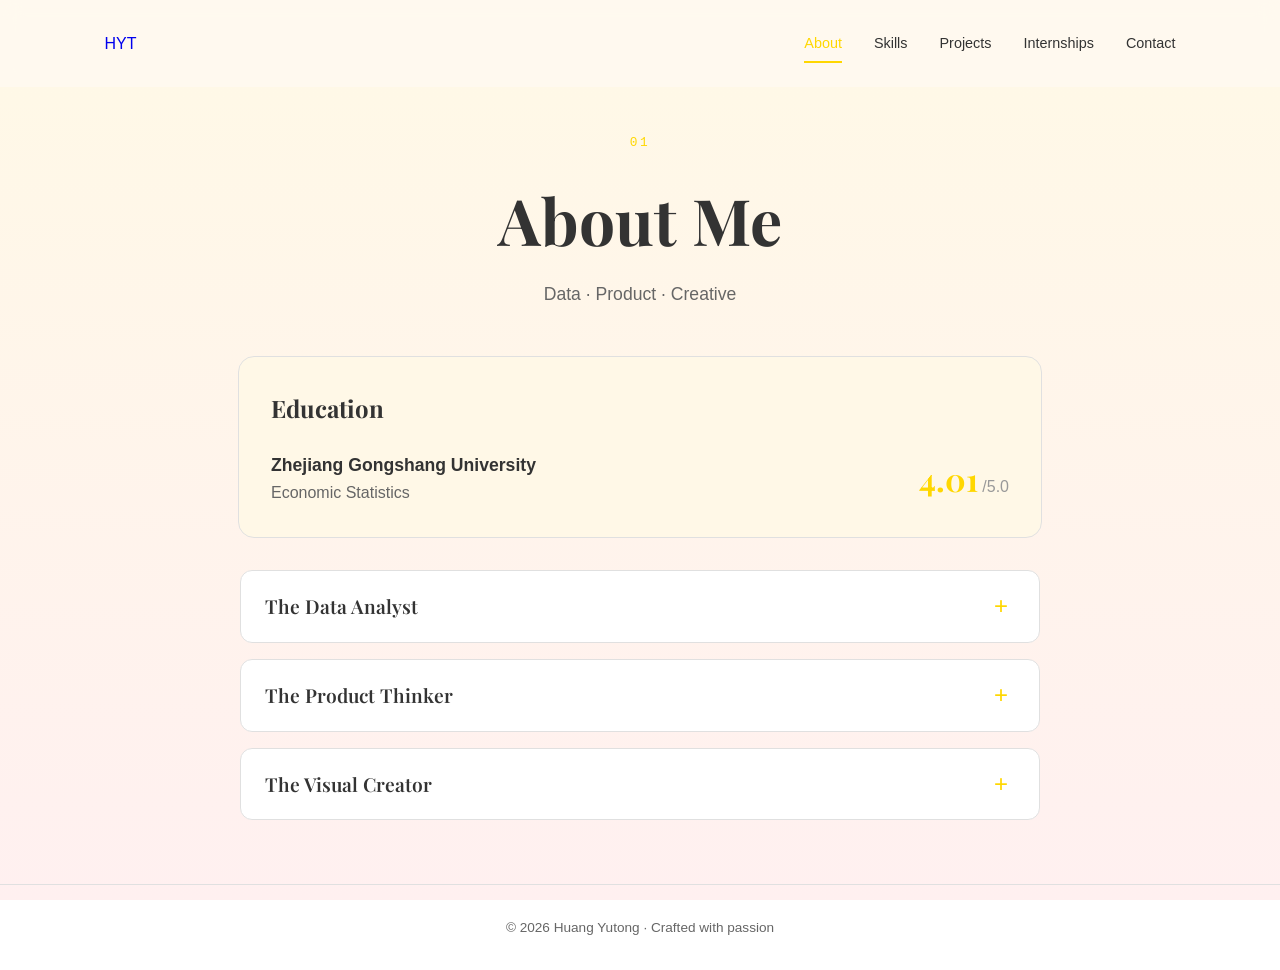
==== commit a68299d7: "Update portfolio: refactor navigation and photography grid - Rename journey.html to internships.html" ====
--- a/about.html
+++ b/about.html
@@ -20,7 +20,7 @@
                 <a href="about.html" class="nav-link active">About</a>
                 <a href="skills.html" class="nav-link">Skills</a>
                 <a href="work.html" class="nav-link">Projects</a>
-                <a href="journey.html" class="nav-link">Internships</a>
+                <a href="internships.html" class="nav-link">Internships</a>
                 <a href="contact.html" class="nav-link">Contact</a>
             </div>
             <button class="nav-toggle">
@@ -35,7 +35,7 @@
         <a href="about.html" class="mobile-link">About</a>
         <a href="skills.html" class="mobile-link">Skills</a>
         <a href="work.html" class="mobile-link">Projects</a>
-        <a href="journey.html" class="mobile-link">Internships</a>
+        <a href="internships.html" class="mobile-link">Internships</a>
         <a href="contact.html" class="mobile-link">Contact</a>
     </div>
 
@@ -63,39 +63,36 @@
             </div>
         </div>
 
-        <!-- Interactive Cards -->
-        <div class="about-grid">
-            <div class="about-card interactive-card" data-card="data">
-                <h3 class="card-title">The Data Analyst</h3>
-                <div class="card-content">
+        <!-- Interactive Cards - Accordion Style -->
+        <div class="about-accordion">
+            <div class="accordion-item" data-card="data">
+                <div class="accordion-header">
+                    <h3 class="accordion-title">The Data Analyst</h3>
+                    <span class="accordion-icon">+</span>
+                </div>
+                <div class="accordion-content">
                     <p>I transform raw data into actionable insights using Python, R, and advanced statistical methods. From LSTM models to NLP processing, I love uncovering patterns hidden in complex datasets.</p>
-                    <div class="card-photo">
-                        <img src="我的素材/me1.jpg" alt="Data Analyst">
-                    </div>
                 </div>
-                <div class="card-hint">Click to expand</div>
             </div>
 
-            <div class="about-card interactive-card" data-card="product">
-                <h3 class="card-title">The Product Thinker</h3>
-                <div class="card-content">
+            <div class="accordion-item" data-card="product">
+                <div class="accordion-header">
+                    <h3 class="accordion-title">The Product Thinker</h3>
+                    <span class="accordion-icon">+</span>
+                </div>
+                <div class="accordion-content">
                     <p>I bridge the gap between technical possibilities and user needs. With experience writing PRDs and designing interfaces in Figma, I create solutions that truly serve people.</p>
-                    <div class="card-photo">
-                        <img src="我的素材/me3.jpg" alt="Product Thinker">
-                    </div>
                 </div>
-                <div class="card-hint">Click to expand</div>
             </div>
 
-            <div class="about-card interactive-card" data-card="creative">
-                <h3 class="card-title">The Visual Creator</h3>
-                <div class="card-content">
+            <div class="accordion-item" data-card="creative">
+                <div class="accordion-header">
+                    <h3 class="accordion-title">The Visual Creator</h3>
+                    <span class="accordion-icon">+</span>
+                </div>
+                <div class="accordion-content">
                     <p>As a Director at "Ji+" Media Center and twice-honored Top 10 Visual Journalist, I tell stories through visuals. Whether through photography, video, or design—I communicate with impact.</p>
-                    <div class="card-photo">
-                        <img src="我的素材/me2.jpg" alt="Visual Creator">
-                    </div>
                 </div>
-                <div class="card-hint">Click to expand</div>
             </div>
         </div>
     </section>
--- a/style.css
+++ b/style.css
@@ -1,21 +1,23 @@
-/* ===== CSS Variables - Warm Yellow Theme ===== */
+/* ===== CSS Variables - Figma Design Colors ===== */
 :root {
-    /* Colors - Inspired by 2.png */
+    /* Colors - From Figma design */
     --primary: #FFD700;
     --primary-dark: #E5C100;
-    --accent: #FF6347;
-    --accent-light: #FFB84D;
-
-    --bg-main: #FFFAF0;
+
+    /* Background gradient colors */
+    --bg-gradient-start: #FFF9E6;
+    --bg-gradient-end: #FFF0F0;
+
+    --bg-main: #FFFFFF;
     --bg-card: #FFFFFF;
     --bg-muted: #FFF8E7;
 
-    --text-primary: #2D2D2D;
+    --text-primary: #333333;
     --text-secondary: #666666;
     --text-muted: #999999;
 
-    --border: #E8E0D0;
-    --border-light: #F0E8D8;
+    --border: #E0E0E0;
+    --border-light: #F5F5F5;
 
     /* Typography */
     --font-display: 'Playfair Display', serif;
@@ -65,7 +67,7 @@
     left: 0;
     right: 0;
     bottom: 0;
-    background: linear-gradient(135deg, #FFF8E7 0%, #FFFAF0 50%, #FFF0E0 100%);
+    background: linear-gradient(180deg, var(--bg-gradient-start) 0%, var(--bg-gradient-end) 100%);
     z-index: -1;
 }
 
@@ -77,14 +79,13 @@
     right: 0;
     z-index: 1000;
     padding: 1.5rem 3.5rem;
-    background: rgba(255, 250, 240, 0.85);
-    backdrop-filter: blur(20px);
-    border-bottom: 1px solid var(--border-light);
+    background: rgba(255, 255, 255, 0.9);
+    backdrop-filter: blur(10px);
     transition: all 0.3s var(--ease);
 }
 
 .nav-inner {
-    max-width: 1200px;
+    max-width: 1071px;
     margin: 0 auto;
     display: flex;
     justify-content: space-between;
@@ -121,10 +122,10 @@
 }
 
 .nav-link {
-    color: var(--text-secondary);
+    color: var(--text-primary);
     text-decoration: none;
     font-weight: 500;
-    font-size: 0.95rem;
+    font-size: 0.9rem;
     position: relative;
     padding: 0.5rem 0;
     transition: color 0.2s var(--ease);
@@ -143,7 +144,7 @@
 
 .nav-link:hover,
 .nav-link.active {
-    color: var(--text-primary);
+    color: var(--primary);
 }
 
 .nav-link:hover::after,
@@ -245,11 +246,11 @@
 /* ===== Hero Section (Homepage) ===== */
 .hero {
     min-height: 100vh;
-    padding: 10rem 3.5rem 6rem;
+    padding: 7rem 3.5rem 4rem;
     display: grid;
     grid-template-columns: 1fr 1fr;
     gap: 3rem;
-    max-width: 1200px;
+    max-width: 1071px;
     margin: 0 auto;
     align-items: start;
     position: relative;
@@ -279,12 +280,12 @@
 
 .greeting-line {
     font-family: var(--font-mono);
-    font-size: 0.8rem;
+    font-size: 0.75rem;
     font-weight: 500;
-    color: var(--text-secondary);
+    color: var(--text-primary);
     letter-spacing: 0.15em;
     display: block;
-    margin-bottom: 0.75rem;
+    margin-bottom: 0.5rem;
 }
 
 .hero-name {
@@ -297,7 +298,7 @@
 }
 
 .hero-name .highlight-name {
-    color: var(--primary-dark);
+    color: var(--primary);
     position: relative;
     display: inline-block;
 }
@@ -315,7 +316,7 @@
 }
 
 .hero-intro .highlight {
-    color: var(--primary-dark);
+    color: var(--primary);
     font-weight: 500;
 }
 
@@ -331,11 +332,11 @@
 }
 
 .role-pill {
-    font-family: var(--font-mono);
-    padding: 0.6rem 1.2rem;
-    background: var(--bg-muted);
-    border: 1px solid var(--border);
-    border-radius: 25px;
+    font-family: var(--font-body);
+    padding: 0.5rem 1rem;
+    background: rgba(255, 215, 0, 0.1);
+    border: 1px solid rgba(255, 215, 0, 0.3);
+    border-radius: 20px;
     font-size: 0.85rem;
     font-weight: 500;
     color: var(--text-primary);
@@ -359,31 +360,43 @@
     padding-top: 2rem;
 }
 
-/* ===== Photo Collage ===== */
-.photo-collage {
+/* ===== Photo Wheel Component ===== */
+.photo-wheel-component {
     position: relative;
-    width: 400px;
-    height: 400px;
+    width: 420px;
+    height: 420px;
     display: flex;
     align-items: center;
     justify-content: center;
 }
 
+/* Dotted Grid Pattern Background */
+.grid-pattern {
+    position: absolute;
+    width: 100%;
+    height: 100%;
+    background-image: radial-gradient(circle, rgba(200, 180, 160, 0.15) 1px, transparent 1px);
+    background-size: 12px 12px;
+    border-radius: 24px;
+    pointer-events: none;
+}
+
+/* Ripple Container */
 .ripple-container {
     position: absolute;
     width: 100%;
     height: 100%;
     pointer-events: none;
     overflow: hidden;
-    border-radius: 50%;
+    border-radius: 24px;
 }
 
 .ripple {
     position: absolute;
-    width: 40px;
-    height: 40px;
+    width: 50px;
+    height: 50px;
     border-radius: 50%;
-    background: radial-gradient(circle, rgba(255, 215, 0, 0.5) 0%, rgba(255, 215, 0, 0.1) 70%, transparent 100%);
+    background: radial-gradient(circle, rgba(255, 215, 0, 0.6) 0%, rgba(255, 215, 0, 0.2) 50%, transparent 70%);
     pointer-events: none;
     animation: rippleExpand 1.35s ease-out forwards;
 }
@@ -394,95 +407,135 @@
         opacity: 0.7;
     }
     100% {
-        transform: scale(2.8);
+        transform: scale(3);
         opacity: 0;
     }
 }
 
-.photo-wheel {
+/* ===== Orbit Track (Dashed Circle) ===== */
+.orbit-track {
+    position: absolute;
+    width: 360px;
+    height: 360px;
+    border-radius: 50%;
+    border: 1.5px dashed rgba(200, 160, 120, 0.5);
+}
+
+/* ===== Satellites Container ===== */
+.satellites-container {
     position: absolute;
     width: 100%;
     height: 100%;
-    display: flex;
-    align-items: center;
-    justify-content: center;
-}
-
-.wheel-ring {
+}
+
+/* ===== Satellite Images ===== */
+.satellite {
     position: absolute;
-    width: 320px;
-    height: 320px;
+    width: 90px;
+    height: 90px;
+}
+
+/* Top Satellite (12 o'clock) */
+.satellite-top {
+    top: 15px;
+    left: 50%;
+    margin-left: -45px;
+}
+
+/* Bottom Right Satellite (4 o'clock) */
+.satellite-right {
+    bottom: 45px;
+    right: 35px;
+}
+
+/* Bottom Left Satellite (8 o'clock) */
+.satellite-left {
+    bottom: 45px;
+    left: 35px;
+}
+
+/* Decorative Ring (for top satellite) */
+.decorative-ring {
+    position: absolute;
+    top: -8px;
+    left: -8px;
+    width: 106px;
+    height: 106px;
+    border: 1px solid rgba(255, 215, 0, 0.4);
     border-radius: 50%;
-    border: 2px dashed rgba(255, 215, 0, 0.3);
-    transition: transform 0.6s cubic-bezier(0.34, 1.56, 0.64, 1);
-}
-
-.photo-btn {
+    pointer-events: none;
+}
+
+/* Square Base (for bottom satellites) */
+.square-base {
     position: absolute;
-    width: 100px;
-    height: 100px;
+    bottom: -8px;
+    left: 50%;
+    transform: translateX(-50%);
+    width: 70px;
+    height: 30px;
+    background: linear-gradient(180deg, rgba(255, 240, 220, 0.8) 0%, rgba(255, 220, 190, 0.6) 100%);
+    border-radius: 8px;
+    pointer-events: none;
+}
+
+/* Satellite Photo Button */
+.satellite-btn {
+    position: relative;
+    width: 90px;
+    height: 90px;
     border-radius: 50%;
-    border: 4px solid var(--bg-main);
+    border: 5px solid #FFFAF0;
     padding: 0;
     cursor: pointer;
     background: none;
     overflow: hidden;
-    box-shadow: 0 6px 20px rgba(255, 215, 0, 0.25);
-    transition: all 0.3s var(--ease);
-    transform-origin: center center;
-}
-
-.photo-btn img {
+    box-shadow: 0 4px 15px rgba(200, 160, 120, 0.2);
+    transition: all 0.3s ease;
+}
+
+.satellite-btn img {
     width: 100%;
     height: 100%;
     object-fit: cover;
-    transition: transform 0.6s cubic-bezier(0.34, 1.56, 0.64, 1);
-}
-
-.photo-btn .photo-overlay {
+    transition: transform 0.3s ease;
+}
+
+/* Satellite Overlay - 35% dark mask */
+.satellite-overlay {
     position: absolute;
     top: 0;
     left: 0;
     right: 0;
     bottom: 0;
     background: rgba(0, 0, 0, 0.35);
-    transition: opacity 0.3s var(--ease);
+    transition: opacity 0.3s ease;
     pointer-events: none;
 }
 
-.photo-btn.active .photo-overlay {
+.satellite-btn.active .satellite-overlay {
     opacity: 0;
 }
 
-.photo-btn:hover {
+.satellite-btn:hover {
     transform: scale(1.05);
-    box-shadow: 0 8px 25px rgba(255, 215, 0, 0.35);
-}
-
-.photo-btn-1 {
-    top: 0;
-    left: 50%;
-    transform: translateX(-50%) translateY(-50%);
-}
-
-.photo-btn-2 {
-    bottom: 30px;
-    right: 30px;
-}
-
-.photo-btn-3 {
-    bottom: 30px;
-    left: 30px;
-}
-
-.main-photo-container {
+    box-shadow: 0 6px 20px rgba(200, 160, 120, 0.3);
+}
+
+.satellite-btn.active {
+    border-color: var(--primary);
+    box-shadow: 0 0 0 3px rgba(255, 215, 0, 0.3);
+}
+
+/* ===== Center Main Image ===== */
+.center-main-image {
     position: absolute;
-    width: 256px;
-    height: 256px;
+    width: 220px;
+    height: 220px;
     display: flex;
     align-items: center;
     justify-content: center;
-    animation: floatMainPhoto 6.5s ease-in-out infinite;
+    animation: floatMainPhoto 6s ease-in-out infinite;
 }
 
 @keyframes floatMainPhoto {
@@ -490,45 +543,45 @@
         transform: translateY(0);
     }
     50% {
-        transform: translateY(-9px);
-    }
-}
-
-.main-photo-wrapper {
+        transform: translateY(-12px);
+    }
+}
+
+/* Outer Ring - Light Orange */
+.main-image-outer-ring {
     position: relative;
-    width: 230px;
-    height: 230px;
+    width: 200px;
+    height: 200px;
     border-radius: 50%;
+    border: 4px solid rgba(255, 200, 150, 0.8);
+    display: flex;
+    align-items: center;
+    justify-content: center;
+    box-shadow: 0 10px 40px rgba(0, 0, 0, 0.1);
+}
+
+/* Inner Ring - White */
+.main-image-inner-ring {
+    position: relative;
+    width: 180px;
+    height: 180px;
+    border-radius: 50%;
+    border: 8px solid #FFFFFF;
     overflow: hidden;
-    box-shadow: 0 15px 50px rgba(0, 0, 0, 0.15);
     background: linear-gradient(135deg, #FFF8E7 0%, #FFF0E0 100%);
-    border: 6px solid var(--bg-card);
-    transition: all 0.4s var(--ease);
-}
-
-.main-photo-wrapper:hover {
-    transform: scale(1.02);
-    box-shadow: 0 20px 60px rgba(0, 0, 0, 0.2);
-}
-
-.main-photo-inner {
-    position: relative;
-    width: 100%;
-    height: 100%;
-    border-radius: 50%;
-    overflow: hidden;
 }
 
 .main-photo {
     width: 100%;
     height: 100%;
     object-fit: cover;
-    transition: all 0.58s ease-out;
+    /* Image transition: 0.58s, fade in + scale down */
+    transition: opacity 0.58s ease-out, transform 0.58s ease-out;
 }
 
 .main-photo.fade-out {
     opacity: 0;
-    transform: scale(0.9);
+    transform: scale(1.05);
 }
 
 .main-photo.fade-in {
@@ -538,34 +591,7 @@
 
 .main-photo.fade-in-start {
     opacity: 0;
-    transform: scale(1.14);
-}
-
-.main-photo-gradient {
-    position: absolute;
-    top: 0;
-    left: 0;
-    right: 0;
-    bottom: 0;
-    background: linear-gradient(135deg, rgba(255, 255, 255, 0.15) 0%, rgba(255, 215, 0, 0.1) 100%);
-    pointer-events: none;
-    border-radius: 50%;
-}
-
-.main-photo-inner-border {
-    position: absolute;
-    top: 3px;
-    left: 3px;
-    right: 3px;
-    bottom: 3px;
-    border: 1px solid rgba(255, 255, 255, 0.5);
-    border-radius: 50%;
-    pointer-events: none;
-}
-
-.photo-btn.active {
-    border-color: var(--primary);
-    box-shadow: 0 0 0 3px rgba(255, 215, 0, 0.3);
+    transform: scale(1.05);
 }
 
 /* ===== Visual Decoration ===== */
@@ -837,8 +863,8 @@
 
 /* ===== Quick Links ===== */
 .quick-links {
-    max-width: 1200px;
-    margin: 4rem auto 4rem;
+    max-width: 1071px;
+    margin: 2rem auto 4rem;
     padding: 0 3.5rem;
 }
 
@@ -847,36 +873,34 @@
     justify-content: space-between;
     align-items: center;
     margin-bottom: 1rem;
-    padding: 0 0.5rem;
 }
 
 .quick-links-title {
     font-family: var(--font-mono);
-    font-size: 0.8rem;
+    font-size: 0.75rem;
     font-weight: 500;
     color: var(--text-secondary);
     letter-spacing: 0.15em;
 }
 
 .quick-links-container {
-    display: flex;
+    display: grid;
+    grid-template-columns: repeat(5, 1fr);
     gap: 1rem;
-    padding: 1rem 0;
 }
 
 .quick-link {
-    flex: 1;
     display: flex;
     flex-direction: column;
     gap: 0.5rem;
-    padding: 1.5rem 1.75rem;
+    padding: 1.5rem 1.25rem;
     background: var(--bg-card);
     border: 1px solid var(--border);
     border-radius: 12px;
     cursor: pointer;
     transition: all 0.3s var(--ease);
     text-decoration: none;
-    min-height: 180px;
+    min-height: 200px;
 }
 
 .quick-link:hover {
@@ -887,7 +911,7 @@
 
 .link-number {
     font-family: var(--font-mono);
-    font-size: 1.1rem;
+    font-size: 1rem;
     font-weight: 500;
     color: var(--primary);
     letter-spacing: 0.1em;
@@ -902,28 +926,29 @@
 
 .link-info h3 {
     font-family: var(--font-display);
-    font-size: 1.3rem;
+    font-size: 1.2rem;
     font-weight: 600;
     color: var(--text-primary);
     margin: 0;
 }
 
 .link-info p {
-    font-size: 0.95rem;
+    font-size: 0.9rem;
     font-weight: 400;
     color: var(--text-secondary);
     margin: 0;
 }
 
 .link-arrow {
-    font-size: 1.2rem;
-    color: var(--primary);
+    font-size: 1rem;
+    color: var(--text-secondary);
     transition: transform 0.3s var(--ease);
     align-self: flex-end;
 }
 
 .quick-link:hover .link-arrow {
     transform: translateX(4px);
+    color: var(--primary);
 }
 
 /* ===== About Section ===== */
@@ -1020,6 +1045,112 @@
 
 .interactive-card.active .card-hint {
     display: none;
+}
+
+/* ===== About Accordion Cards ===== */
+.about-accordion {
+    display: flex;
+    flex-direction: column;
+    gap: 1rem;
+    max-width: 800px;
+    margin: 2rem auto 0;
+}
+
+.accordion-item {
+    background: var(--bg-card);
+    border: 1px solid var(--border);
+    border-radius: 12px;
+    overflow: hidden;
+    transition: all 0.3s var(--ease);
+}
+
+.accordion-item:hover {
+    border-color: var(--primary);
+    box-shadow: 0 4px 15px rgba(255, 215, 0, 0.1);
+}
+
+.accordion-item.active {
+    border-color: var(--primary);
+    box-shadow: 0 8px 25px rgba(255, 215, 0, 0.15);
+}
+
+.accordion-header {
+    display: flex;
+    justify-content: space-between;
+    align-items: center;
+    padding: 1.25rem 1.5rem;
+    cursor: pointer;
+    user-select: none;
+    transition: background 0.3s var(--ease);
+}
+
+.accordion-header:hover {
+    background: var(--bg-muted);
+}
+
+.accordion-title {
+    font-family: var(--font-display);
+    font-size: 1.2rem;
+    font-weight: 600;
+    color: var(--text-primary);
+    margin: 0;
+}
+
+.accordion-icon {
+    width: 28px;
+    height: 28px;
+    display: flex;
+    align-items: center;
+    justify-content: center;
+    font-size: 1.5rem;
+    font-weight: 300;
+    color: var(--primary);
+    transition: transform 0.3s var(--ease);
+}
+
+.accordion-item.active .accordion-icon {
+    transform: rotate(45deg);
+}
+
+.accordion-content {
+    max-height: 0;
+    overflow: hidden;
+    opacity: 0;
+    transition: max-height 0.5s cubic-bezier(0.4, 0, 0.2, 1),
+                opacity 0.4s ease,
+                padding 0.3s ease;
+}
+
+.accordion-item.active .accordion-content {
+    max-height: 500px;
+    opacity: 1;
+}
+
+.accordion-content p {
+    color: var(--text-secondary);
+    line-height: 1.7;
+    margin: 0;
+    padding: 0 1.5rem 1.5rem;
+}
+
+/* Responsive */
+@media (max-width: 768px) {
+    .about-accordion {
+        margin: 1.5rem auto 0;
+        padding: 0 1.5rem;
+    }
+
+    .accordion-header {
+        padding: 1rem 1.25rem;
+    }
+
+    .accordion-title {
+        font-size: 1.1rem;
+    }
+
+    .accordion-content p {
+        padding: 0 1.25rem 1.25rem;
+    }
 }
 
 /* Non-interactive card icon (legacy) */
@@ -1182,498 +1313,936 @@
     font-weight: 600;
 }
 
-/* ===== Skills Nebula ===== */
-.skills-nebula {
-    max-width: 1000px;
+/* ===== Skills Page Vintage Theme ===== */
+.skills-page {
+    background: linear-gradient(135deg, #FFF8E7 0%, #FFE8D6 50%, #FFF0E0 100%);
+    min-height: 100vh;
+}
+
+.skills-page .bg-gradient {
+    background: linear-gradient(135deg, #FFF8E7 0%, #FFE8D6 50%, #FFF0E0 100%);
+}
+
+.skills-page .navbar {
+    background: rgba(255, 248, 231, 0.95);
+    border-bottom: 1px solid rgba(212, 165, 0, 0.15);
+}
+
+.skills-page .nav-brand,
+.skills-page .nav-link,
+.skills-page .mobile-link {
+    color: #5D4E0A;
+}
+
+.skills-page .nav-link.active,
+.skills-page .nav-link:hover {
+    color: #D4A500;
+}
+
+.skills-page .nav-toggle span {
+    background: #D4A500;
+}
+
+.skills-page .mobile-menu {
+    background: rgba(255, 248, 231, 0.98);
+}
+
+/* ===== Skills Page Header ===== */
+.skills-page-header {
+    text-align: center;
+    padding: 3rem 1.5rem 2rem;
+}
+
+.header-label {
+    display: inline-block;
+    font-family: var(--font-mono);
+    font-size: 0.65rem;
+    font-weight: 600;
+    letter-spacing: 0.2em;
+    background: #FFD700;
+    color: #5D4E0A;
+    padding: 0.25rem 0.75rem;
+    border-radius: 4px;
+    margin-bottom: 1.5rem;
+}
+
+.header-title {
+    margin: 0 0 1rem;
+}
+
+.title-main {
+    font-family: 'Playfair Display', serif;
+    font-size: clamp(2.5rem, 8vw, 4rem);
+    font-weight: 700;
+    color: #3D3D3D;
+}
+
+.title-accent {
+    font-family: 'Playfair Display', serif;
+    font-size: clamp(2.5rem, 8vw, 4rem);
+    font-weight: 400;
+    font-style: italic;
+    color: #D4A500;
+    margin-left: 0.25em;
+}
+
+.header-subtitle {
+    font-family: 'Inter', sans-serif;
+    font-size: 0.75rem;
+    font-weight: 300;
+    letter-spacing: 0.25em;
+    color: #888;
+    text-transform: uppercase;
+    margin: 0;
+}
+
+/* ===== Archive Cards Section ===== */
+.archive-cards-section {
+    max-width: 1200px;
     margin: 0 auto 4rem;
-    padding: 0 3rem;
+    padding: 0 1.5rem;
+    display: grid;
+    grid-template-columns: repeat(4, 1fr);
+    gap: 1.25rem;
+}
+
+/* ===== Archive Card Base ===== */
+.archive-card {
+    display: flex;
+    flex-direction: column;
+    height: 480px;
+    border-radius: 12px;
+    overflow: hidden;
     position: relative;
-    min-height: 500px;
-}
-
-.nebula-center {
-    position: absolute;
-    top: 50%;
-    left: 50%;
-    transform: translate(-50%, -50%);
-    z-index: 1;
-}
-
-.core-skill {
-    width: 120px;
-    height: 120px;
-    border-radius: 50%;
-    background: linear-gradient(135deg, var(--primary), var(--accent-light));
-    display: flex;
-    flex-direction: column;
-    align-items: center;
-    justify-content: center;
-    box-shadow: 0 0 60px rgba(255, 215, 0, 0.3);
-    animation: pulse-glow 3s ease-in-out infinite;
-}
-
-.core-icon {
-    font-size: 2rem;
-}
-
-.core-text {
-    font-size: 0.9rem;
-    font-weight: 600;
-    color: var(--bg-main);
-}
-
-@keyframes pulse-glow {
-    0%, 100% { box-shadow: 0 0 60px rgba(255, 215, 0, 0.3); }
-    50% { box-shadow: 0 0 80px rgba(255, 215, 0, 0.5); }
-}
-
-.skill-cluster {
-    position: absolute;
-    width: 200px;
-}
-
-.cluster-data {
-    top: 10%;
-    left: 5%;
-}
-
-.cluster-product {
-    top: 10%;
-    right: 5%;
-}
-
-.cluster-title {
-    font-family: var(--font-display);
-    font-size: 1.1rem;
-    font-weight: 600;
-    margin-bottom: 1rem;
-    color: var(--text-primary);
-}
-
-.cluster-items {
-    display: flex;
-    flex-wrap: wrap;
-    gap: 0.5rem;
-}
-
-.skill-node {
-    font-family: var(--font-mono);
-    padding: 0.5rem 1rem;
-    background: var(--bg-card);
-    border: 1px solid var(--border);
-    border-radius: 20px;
-    font-size: 0.8rem;
-    font-weight: 500;
-    transition: all 0.3s var(--ease);
-    cursor: default;
-    animation: floatNode 3s ease-in-out infinite;
-    position: relative;
-    overflow: hidden;
-}
-
-.skill-node::before {
+    transition: all 0.4s cubic-bezier(0.34, 1.56, 0.64, 1);
+    box-shadow: 0 4px 20px rgba(0, 0, 0, 0.08);
+}
+
+/* Top Notch Effect */
+.archive-card::before {
     content: '';
     position: absolute;
     top: 0;
-    left: -100%;
-    width: 100%;
-    height: 100%;
-    background: linear-gradient(90deg, transparent, rgba(255, 215, 0, 0.2), transparent);
-    transition: left 0.5s var(--ease);
-}
-
-.skill-node:hover::before {
-    left: 100%;
-}
-
-.skill-node:hover {
+    right: 15%;
+    width: 20px;
+    height: 10px;
+    background: inherit;
+    border-radius: 0 0 50% 50%;
+}
+
+.archive-card:hover {
+    transform: translateY(-8px);
+    box-shadow: 0 12px 35px rgba(0, 0, 0, 0.12);
+}
+
+/* Card Color Variants */
+.archive-mustard {
+    background: linear-gradient(180deg, #E8C972 0%, #D4B84A 100%);
+}
+
+.archive-terracotta {
+    background: linear-gradient(180deg, #C4785A 0%, #A86548 100%);
+}
+
+.archive-orange {
+    background: linear-gradient(180deg, #E89A4A 0%, #D67F2F 100%);
+}
+
+.archive-khaki {
+    background: linear-gradient(180deg, #C8B89A 0%, #B5A682 100%);
+}
+
+/* ===== Card Top (Fixed) ===== */
+.card-top {
+    padding: 1.25rem;
+    flex-shrink: 0;
+    position: relative;
+}
+
+.card-number {
+    position: absolute;
+    top: 1rem;
+    right: 1rem;
+    font-family: var(--font-mono);
+    font-size: 0.75rem;
+    font-weight: 600;
+    color: #3D3D3D;
+}
+
+.card-title {
+    font-family: 'Playfair Display', serif;
+    font-size: 1.25rem;
+    font-weight: 600;
+    color: #3D3D3D;
+    margin: 0 0 0.5rem 0;
+    line-height: 1.3;
+}
+
+.card-label {
+    font-family: var(--font-mono);
+    font-size: 0.6rem;
+    letter-spacing: 0.15em;
+    color: rgba(61, 61, 61, 0.6);
+    text-transform: uppercase;
+}
+
+/* ===== Card Marquee (Scrolling) ===== */
+.card-marquee {
+    flex: 1;
+    overflow: hidden;
+    position: relative;
+    padding: 0 1rem;
+}
+
+.marquee-list {
+    display: flex;
+    flex-direction: column;
+    gap: 0;
+    animation: scrollVertical var(--duration, 22s) linear infinite;
+    will-change: transform;
+}
+
+@keyframes scrollVertical {
+    0% {
+        transform: translateY(0);
+    }
+    100% {
+        transform: translateY(-50%);
+    }
+}
+
+.card-marquee:hover .marquee-list {
+    animation-play-state: paused;
+}
+
+/* ===== Skill Items ===== */
+.skill-item {
+    display: flex;
+    align-items: center;
+    gap: 0.5rem;
+    padding: 0.6rem 0;
+    border-bottom: 1px solid rgba(61, 61, 61, 0.08);
+}
+
+.skill-bullet {
+    width: 4px;
+    height: 4px;
+    background: rgba(61, 61, 61, 0.5);
+    border-radius: 50%;
+    flex-shrink: 0;
+}
+
+.skill-text {
+    font-family: var(--font-mono);
+    font-size: 0.85rem;
+    color: #3D3D3D;
+    letter-spacing: 0.05em;
+}
+
+/* ===== Card Bottom (Fixed) ===== */
+.card-bottom {
+    padding: 0.75rem 1.25rem;
+    flex-shrink: 0;
+    display: flex;
+    justify-content: space-between;
+    align-items: center;
+}
+
+.bottom-label {
+    font-family: var(--font-mono);
+    font-size: 0.6rem;
+    letter-spacing: 0.15em;
+    color: rgba(61, 61, 61, 0.5);
+    text-transform: uppercase;
+}
+
+.bottom-dot {
+    width: 6px;
+    height: 6px;
+    background: #FFD700;
+    border-radius: 50%;
+}
+
+/* ===== Minimalist Highlight Cards ===== */
+.highlight-cards {
+    max-width: 1200px;
+    margin: 0 auto 4rem;
+    padding: 0 1.5rem;
+    display: grid;
+    grid-template-columns: repeat(2, 1fr);
+    gap: 1.25rem;
+}
+
+.highlight-card {
+    background: rgba(253, 251, 247, 0.9);
+    border: 1px solid #E5E0D8;
+    border-radius: 16px;
+    padding: 2rem;
+    transition: all 0.3s ease;
+    box-shadow: 0 1px 3px rgba(0, 0, 0, 0.05);
+}
+
+.highlight-card:hover {
+    box-shadow: 0 4px 12px rgba(0, 0, 0, 0.08);
+    transform: translateY(-4px);
+}
+
+.highlight-title {
+    font-family: 'Playfair Display', serif;
+    font-size: 1.25rem;
+    font-weight: 600;
+    color: #3D3D3D;
+    margin: 0 0 1.5rem 0;
+}
+
+/* Score Grid (English Proficiency) */
+.score-grid {
+    display: grid;
+    grid-template-columns: repeat(2, 1fr);
+    gap: 2rem;
+}
+
+.score-item {
+    display: flex;
+    flex-direction: column;
+    align-items: center;
+    text-align: center;
+}
+
+.score-value {
+    font-family: 'Playfair Display', serif;
+    font-size: 3.5rem;
+    font-weight: 700;
+    color: #D4A500;
+    line-height: 1;
+    margin-bottom: 0.5rem;
+}
+
+.score-label {
+    font-family: 'Inter', sans-serif;
+    font-size: 0.85rem;
+    font-weight: 500;
+    color: #6B6B6B;
+}
+
+/* Achievement List (Photography) */
+.achievement-list {
+    display: flex;
+    flex-direction: column;
+    gap: 1rem;
+}
+
+.achievement-item {
+    display: flex;
+    align-items: flex-start;
+    gap: 0.75rem;
+}
+
+.achievement-bullet {
+    width: 6px;
+    height: 6px;
+    background: #D4A500;
+    border-radius: 50%;
+    flex-shrink: 0;
+    margin-top: 0.4rem;
+}
+
+.achievement-text {
+    font-family: 'Inter', sans-serif;
+    font-size: 1rem;
+    font-weight: 400;
+    color: #3D3D3D;
+    line-height: 1.5;
+}
+
+/* Competencies Horizontal Marquee */
+.competencies-marquee {
+    max-width: 1000px;
+    margin: 0 auto 4rem;
+    padding: 0 3.5rem;
+}
+
+.competencies-marquee .section-title {
+    font-family: var(--font-display);
+    font-size: 1.5rem;
+    font-weight: 600;
+    color: var(--text-primary);
+    margin-bottom: 1.5rem;
+}
+
+.competencies-track {
+    background: var(--bg-card);
+    border: 1px solid var(--border);
+    border-radius: 16px;
+    overflow: hidden;
+    padding: 1rem;
+    position: relative;
+    contain: content;
+}
+
+.competencies-content {
+    display: flex;
+    gap: 1rem;
+    animation: scrollLeft var(--duration, 30s) linear infinite;
+    will-change: transform;
+}
+
+@keyframes scrollLeft {
+    0% {
+        transform: translateX(0);
+    }
+    100% {
+        transform: translateX(-50%);
+    }
+}
+
+.competencies-track:hover .competencies-content {
+    animation-play-state: paused;
+}
+
+.competency-item {
+    font-family: var(--font-mono);
+    padding: 0.6rem 1.2rem;
+    background: var(--bg-muted);
+    border: 1px solid var(--border);
+    border-radius: 10px;
+    font-size: 0.85rem;
+    color: var(--text-secondary);
+    display: flex;
+    align-items: center;
+    gap: 0.5rem;
+    white-space: nowrap;
+    flex-shrink: 0;
+}
+
+.competency-item::before {
+    content: '✓';
+    color: var(--primary);
+    font-weight: 600;
+}
+
+.competency-item:hover {
     background: var(--primary);
     border-color: var(--primary);
     color: var(--bg-main);
-    transform: scale(1.15);
-    box-shadow: 0 4px 15px rgba(255, 215, 0, 0.3);
-    animation-play-state: paused;
-}
-
-@keyframes floatNode {
-    0%, 100% {
-        transform: translateY(0);
-    }
-    50% {
-        transform: translateY(-5px);
-    }
-}
-
-@keyframes pulseGlow {
-    0%, 100% {
-        box-shadow: 0 0 10px rgba(255, 215, 0, 0.3);
-    }
-    50% {
-        box-shadow: 0 0 20px rgba(255, 215, 0, 0.5);
-    }
-}
-
-@keyframes shimmer {
-    0% {
-        background-position: -200% center;
-    }
-    100% {
-        background-position: 200% center;
-    }
-}
-
-/* Stagger animations for nodes */
-.skill-node:nth-child(1) { animation-delay: 0s; }
-.skill-node:nth-child(2) { animation-delay: 0.1s; }
-.skill-node:nth-child(3) { animation-delay: 0.2s; }
-.skill-node:nth-child(4) { animation-delay: 0.3s; }
-.skill-node:nth-child(5) { animation-delay: 0.4s; }
-.skill-node:nth-child(6) { animation-delay: 0.5s; }
-.skill-node:nth-child(7) { animation-delay: 0.6s; }
-.skill-node:nth-child(8) { animation-delay: 0.7s; }
-.skill-node:nth-child(9) { animation-delay: 0.8s; }
-
-.node-large {
-    padding: 0.7rem 1.3rem;
-    font-size: 0.95rem;
-    font-weight: 600;
-    background: var(--bg-muted);
-}
-
-.node-medium {
-    padding: 0.5rem 1rem;
-}
-
-.node-small {
-    padding: 0.4rem 0.8rem;
-    font-size: 0.8rem;
-    opacity: 0.85;
-}
-
-/* Special Skills */
-.special-skills {
-    position: absolute;
-    bottom: 5%;
-    left: 50%;
-    transform: translateX(-50%);
-    display: flex;
-    gap: 2rem;
-}
-
-.special-skill {
-    width: 280px;
-    padding: 1.5rem;
-    background: var(--bg-card);
-    border: 2px solid var(--primary);
-    border-radius: 16px;
-    display: flex;
-    gap: 1rem;
-    transition: all 0.3s var(--ease);
-    position: relative;
-    overflow: hidden;
-    animation: pulseGlow 3s ease-in-out infinite;
-}
-
-.special-skill::before {
-    content: '';
-    position: absolute;
-    top: -50%;
-    left: -50%;
-    width: 200%;
-    height: 200%;
-    background: radial-gradient(circle, rgba(255, 215, 0, 0.1) 0%, transparent 70%);
-    opacity: 0;
-    transition: opacity 0.3s var(--ease);
-}
-
-.special-skill:hover::before {
-    opacity: 1;
-    animation: rotate 4s linear infinite;
-}
-
-@keyframes rotate {
-    from {
-        transform: rotate(0deg);
-    }
-    to {
-        transform: rotate(360deg);
-    }
-}
-
-.special-skill:hover {
-    transform: translateY(-4px);
-    box-shadow: 0 12px 30px rgba(255, 215, 0, 0.3);
-    border-color: var(--accent);
-}
-
-.special-icon {
-    font-size: 2rem;
-}
-
-.special-content h3 {
-    font-family: var(--font-display);
-    font-size: 1rem;
-    font-weight: 600;
-    margin-bottom: 0.25rem;
-}
-
-.special-content p {
-    font-size: 0.85rem;
-    color: var(--text-secondary);
-    margin-bottom: 0.75rem;
-}
-
-.special-tags {
-    display: flex;
-    flex-wrap: wrap;
-    gap: 0.35rem;
-}
-
-.special-tags span {
-    font-family: var(--font-mono);
-    padding: 0.25rem 0.6rem;
-    background: var(--bg-muted);
-    border-radius: 12px;
-    font-size: 0.7rem;
-    font-weight: 500;
-    color: var(--text-primary);
-}
-
-/* Competencies */
-.competencies {
-    max-width: 900px;
-    margin: 0 auto 4rem;
-    padding: 0 3rem;
-}
-
-.competencies h2 {
-    font-family: var(--font-display);
-    font-size: 1.5rem;
-    margin-bottom: 1.5rem;
-}
-
-.competency-grid {
-    display: grid;
-    grid-template-columns: repeat(2, 1fr);
-    gap: 0.75rem;
-}
-
-.competency-item {
-    display: flex;
-    align-items: center;
-    gap: 0.75rem;
-    padding: 0.75rem 1rem;
-    background: var(--bg-card);
-    border: 1px solid var(--border);
-    border-radius: 10px;
-    transition: all 0.3s var(--ease);
-    position: relative;
-    overflow: hidden;
-}
-
-.competency-item::after {
-    content: '';
-    position: absolute;
-    left: 0;
-    top: 0;
-    bottom: 0;
-    width: 0;
-    background: linear-gradient(90deg, var(--primary) 0%, var(--accent-light) 100%);
-    transition: width 0.3s var(--ease);
-    opacity: 0.1;
-}
-
-.competency-item:hover::after {
-    width: 100%;
-}
-
-.competency-item:hover {
-    border-color: var(--primary);
-    background: var(--bg-muted);
-    transform: translateX(5px);
 }
 
 /* ===== Photography Gallery ===== */
 .photography-section {
     max-width: 1200px;
     margin: 0 auto 4rem;
-    padding: 0 3rem;
-}
-
-.photo-wall {
-    display: grid;
-    grid-template-columns: repeat(3, 1fr);
-    gap: 1.5rem;
+    padding: 0 1.5rem;
+    text-align: center;
+}
+
+.photography-section h2 {
+    font-family: 'Playfair Display', serif;
+    font-size: 1.5rem;
+    font-weight: 600;
+    color: var(--text-primary);
+    margin-bottom: 0.5rem;
+}
+
+.section-desc {
+    color: var(--text-secondary);
+    margin-bottom: 2rem;
+}
+
+/* Photo Grid - 2 rows, 3 columns */
+.photography-section .photo-grid {
+    display: grid !important;
+    grid-template-columns: repeat(3, 1fr) !important;
+    grid-template-rows: repeat(2, 1fr) !important;
+    gap: 2rem !important;
+    width: 100%;
 }
 
 .photo-card {
-    aspect-ratio: 4/5;
+    aspect-ratio: 1/1;
     border-radius: 16px;
     overflow: hidden;
     cursor: pointer;
-    transition: all 0.4s var(--ease);
+    transition: all 0.3s ease-in-out;
+    box-shadow: 0 2px 8px rgba(0, 0, 0, 0.1);
+    position: relative;
 }
 
 .photo-card img {
     width: 100%;
     height: 100%;
     object-fit: cover;
+    /* Initial grayscale effect */
     filter: grayscale(100%);
-    transition: filter 0.4s var(--ease), transform 0.4s var(--ease);
+    /* Smooth transition for filter, transform */
+    transition: filter 0.3s ease-in-out, transform 0.3s ease-in-out;
 }
 
 .photo-card:hover img {
+    /* Remove grayscale on hover */
     filter: grayscale(0%);
-    transform: scale(1.05);
+    /* Subtle scale effect */
+    transform: scale(1.02);
 }
 
 .photo-card:hover {
-    transform: translateY(-8px);
-    box-shadow: 0 15px 40px rgba(0, 0, 0, 0.2);
-}
-
-/* ===== Projects Accordion Section ===== */
-.projects-accordion-section {
-    max-width: 900px;
-    margin: 0 auto;
-    padding: 0 3rem 4rem;
-}
-
-.project-accordion-item {
+    /* Enhanced shadow on hover */
+    box-shadow: 0 10px 25px rgba(0, 0, 0, 0.2);
+}
+
+/* ===== Photo Lightbox ===== */
+.photo-lightbox {
+    position: fixed;
+    top: 0;
+    left: 0;
+    right: 0;
+    bottom: 0;
+    background: rgba(0, 0, 0, 0.9);
+    z-index: 1000;
+    display: flex;
+    align-items: center;
+    justify-content: center;
+    opacity: 0;
+    pointer-events: none;
+    transition: opacity 0.3s ease;
+}
+
+.photo-lightbox.active {
+    opacity: 1;
+    pointer-events: all;
+}
+
+.lightbox-close-btn {
+    position: absolute;
+    top: 1.5rem;
+    right: 1.5rem;
+    width: 44px;
+    height: 44px;
+    background: rgba(255, 255, 255, 0.1);
+    border: none;
+    border-radius: 50%;
+    cursor: pointer;
+    display: flex;
+    align-items: center;
+    justify-content: center;
+    font-size: 2rem;
+    color: #fff;
+    transition: all 0.3s ease;
+    z-index: 1001;
+}
+
+.lightbox-close-btn:hover {
+    background: rgba(255, 255, 255, 0.2);
+}
+
+.lightbox-photo {
+    max-width: 100%;
+    max-height: 90vh;
+    width: auto;
+    height: auto;
+    object-fit: contain;
+    border-radius: 8px;
+    box-shadow: 0 10px 40px rgba(0, 0, 0, 0.3);
+    /* Fade-in animation */
+    animation: lightboxFadeIn 0.3s ease-in-out;
+}
+
+@keyframes lightboxFadeIn {
+    from {
+        opacity: 0;
+        transform: scale(0.95);
+    }
+    to {
+        opacity: 1;
+        transform: scale(1);
+    }
+}
+
+/* ===== Projects Section ===== */
+/* ===== Projects Section ===== */
+.projects-section {
+    max-width: 1000px;
+    margin: 2rem auto 4rem;
+    padding: 0 3.5rem;
+}
+
+.project-item {
     background: var(--bg-card);
     border: 1px solid var(--border);
     border-radius: 16px;
-    margin-bottom: 1rem;
+    margin-bottom: 1.5rem;
     overflow: hidden;
     transition: all 0.3s var(--ease);
 }
 
-.project-accordion-item:hover {
+.project-item:hover {
     border-color: var(--primary);
 }
 
-.project-accordion-item.active {
+.project-item.active {
     border-color: var(--primary);
     box-shadow: 0 8px 30px rgba(255, 215, 0, 0.15);
 }
 
-.project-accordion-header {
+/* Project Header */
+.project-header {
     display: flex;
     justify-content: space-between;
-    align-items: center;
-    padding: 1.5rem 2rem;
+    align-items: flex-start;
+    padding: 1.75rem 2rem;
     cursor: pointer;
     transition: background 0.3s var(--ease);
 }
 
-.project-accordion-header:hover {
+.project-header:hover {
     background: var(--bg-muted);
 }
 
 .project-header-left {
     display: flex;
-    align-items: center;
-    gap: 1.5rem;
-    flex: 1;
-}
-
-.project-number-sm {
+    align-items: flex-start;
+    gap: 1.25rem;
+}
+
+.project-number {
     font-family: var(--font-display);
     font-size: 1.5rem;
     font-weight: 700;
     color: var(--primary);
-    opacity: 0.5;
-}
-
-.project-accordion-header h3 {
+}
+
+.project-title-group {
+    display: flex;
+    flex-direction: column;
+    gap: 0.25rem;
+}
+
+.project-title {
     font-family: var(--font-display);
     font-size: 1.25rem;
     font-weight: 600;
     color: var(--text-primary);
     margin: 0;
-}
-
-.project-header-right {
+    line-height: 1.3;
+}
+
+.project-metadata {
+    font-size: 0.85rem;
+    color: #b8a070;
+    font-style: italic;
+    margin: 0;
+}
+
+.accordion-icon {
+    font-size: 1.5rem;
+    font-weight: 300;
+    color: var(--primary);
+    transition: transform 0.3s var(--ease);
+    width: 28px;
+    height: 28px;
     display: flex;
     align-items: center;
-    gap: 1rem;
-}
-
-.project-category {
+    justify-content: center;
+    flex-shrink: 0;
+}
+
+.project-item.active .accordion-icon {
+    transform: rotate(45deg);
+}
+
+/* Project Expanded Content */
+.project-expanded {
+    max-height: 0;
+    overflow: hidden;
+    opacity: 0;
+    transition: max-height 0.58s ease-in-out, opacity 0.4s ease-in-out;
+    position: relative;
+}
+
+.project-item.active .project-expanded {
+    max-height: 2000px;
+    opacity: 1;
+}
+
+.project-subtitle-bar {
+    padding: 0 2rem 1rem;
+    border-bottom: 1px solid var(--border);
+}
+
+.project-subtitle-bar p {
+    font-size: 0.95rem;
+    color: var(--text-secondary);
+    font-style: italic;
+    margin: 0;
+    line-height: 1.5;
+}
+
+/* Scroll Dots */
+.scroll-dots {
+    display: flex;
+    justify-content: center;
+    gap: 0.5rem;
+    padding: 1rem 2rem 0.75rem;
+}
+
+.scroll-dot {
+    width: 8px;
+    height: 8px;
+    border-radius: 50%;
+    background: var(--border);
+    border: none;
+    cursor: pointer;
+    transition: all 0.3s var(--ease);
+}
+
+.scroll-dot:hover {
+    background: var(--primary);
+    transform: scale(1.2);
+}
+
+.scroll-dot.active {
+    background: var(--primary);
+    width: 24px;
+    border-radius: 4px;
+}
+
+/* Horizontal Scroll Container with Snap */
+.project-scroll-container {
+    display: grid;
+    grid-auto-flow: column;
+    grid-auto-columns: 100%;
+    overflow-x: auto;
+    scroll-snap-type: x mandatory;
+    scrollbar-width: none;
+    -ms-overflow-style: none;
+}
+
+.project-scroll-container::-webkit-scrollbar {
+    display: none;
+}
+
+.project-scroll-container {
+    scroll-behavior: smooth;
+}
+
+/* Project Slide */
+.project-slide {
+    scroll-snap-align: start;
+    display: grid;
+    grid-template-columns: 2fr 3fr;
+    min-height: 420px;
+}
+
+.slide-visual {
+    background: linear-gradient(135deg, var(--bg-muted) 0%, var(--bg-card) 100%);
+    display: flex;
+    align-items: center;
+    justify-content: center;
+    border-right: 1px solid var(--border);
+}
+
+.visual-placeholder {
+    text-align: center;
+    padding: 2rem;
+}
+
+.placeholder-text {
+    display: block;
+    font-family: var(--font-mono);
+    font-size: 0.85rem;
+    font-weight: 500;
+    color: var(--text-muted);
+    margin-bottom: 0.5rem;
+}
+
+.placeholder-subtext {
+    display: block;
+    font-size: 0.75rem;
+    color: var(--text-muted);
+    opacity: 0.7;
+}
+
+.slide-content {
+    padding: 2rem 2.5rem;
+}
+
+.slide-title {
+    font-family: var(--font-display);
+    font-size: 1.4rem;
+    font-weight: 700;
+    color: var(--primary);
+    margin: 0 0 1.5rem 0;
+}
+
+.slide-section {
+    margin-bottom: 1.5rem;
+}
+
+.slide-section:last-child {
+    margin-bottom: 0;
+}
+
+.section-label {
     font-family: var(--font-mono);
     font-size: 0.75rem;
-    font-weight: 500;
+    font-weight: 600;
     color: var(--primary);
     text-transform: uppercase;
     letter-spacing: 0.1em;
-}
-
-.accordion-icon {
-    font-size: 1.5rem;
-    font-weight: 300;
+    margin: 0 0 0.5rem 0;
+}
+
+.slide-content p {
+    color: var(--text-secondary);
+    line-height: 1.65;
+    margin: 0;
+}
+
+.slide-content strong {
     color: var(--text-primary);
-    transition: transform 0.3s var(--ease);
-    width: 24px;
-    text-align: center;
-}
-
-.project-accordion-item.active .accordion-icon {
-    transform: rotate(180deg);
-}
-
-.project-accordion-content {
-    max-height: 0;
-    overflow: hidden;
-    transition: max-height 0.5s var(--ease);
-}
-
-.project-accordion-item.active .project-accordion-content {
-    max-height: 800px;
-}
-
-.project-image {
-    padding: 0 2rem 1.5rem;
-}
-
-.project-image img {
-    width: 100%;
-    height: auto;
-    border-radius: 12px;
-    object-fit: cover;
-}
-
-.project-details {
-    padding: 0 2rem 2rem;
-}
-
-.project-details p {
+    font-weight: 600;
+}
+
+/* Methodology List */
+.methodology-list {
+    list-style: none;
+    padding: 0;
+    margin: 0;
+}
+
+.methodology-list li {
     color: var(--text-secondary);
-    line-height: 1.7;
-    margin-bottom: 1.5rem;
-}
-
-.project-details .project-tags {
+    line-height: 1.65;
+    margin-bottom: 1rem;
+    padding-left: 1.25rem;
+    position: relative;
+}
+
+.methodology-list li::before {
+    content: '•';
+    position: absolute;
+    left: 0;
+    color: var(--primary);
+    font-size: 1.1rem;
+}
+
+.methodology-list li:last-child {
+    margin-bottom: 0;
+}
+
+/* Project Tags */
+.project-tags {
     display: flex;
     flex-wrap: wrap;
     gap: 0.5rem;
-}
-
-.project-details .project-tags span {
+    margin-top: 1.5rem;
+}
+
+.tag {
     font-family: var(--font-mono);
-    padding: 0.4rem 0.8rem;
+    padding: 0.4rem 0.85rem;
     background: var(--bg-muted);
     border: 1px solid var(--border);
     border-radius: 20px;
-    font-size: 0.75rem;
+    font-size: 0.7rem;
     font-weight: 500;
     color: var(--text-primary);
     transition: all 0.3s var(--ease);
 }
 
-.project-details .project-tags span:hover {
+.tag:hover {
     background: var(--primary);
     border-color: var(--primary);
     color: #fff;
+    transform: translateY(-2px);
+}
+
+/* Navigation Arrows */
+.scroll-nav {
+    position: absolute;
+    top: 50%;
+    transform: translateY(-50%);
+    width: 40px;
+    height: 40px;
+    background: var(--bg-card);
+    border: 1px solid var(--border);
+    border-radius: 50%;
+    cursor: pointer;
+    display: flex;
+    align-items: center;
+    justify-content: center;
+    color: var(--primary);
+    transition: all 0.3s var(--ease);
+    z-index: 2;
+}
+
+.scroll-nav:hover:not(:disabled) {
+    background: var(--primary);
+    border-color: var(--primary);
+    color: #fff;
+}
+
+.scroll-nav:disabled {
+    opacity: 0.3;
+    cursor: not-allowed;
+}
+
+.scroll-nav-prev {
+    left: 1rem;
+}
+
+.scroll-nav-next {
+    right: 1rem;
+}
+
+/* Responsive */
+@media (max-width: 768px) {
+    .projects-section {
+        padding: 0 1.5rem 2rem;
+    }
+
+    .project-header {
+        padding: 1.25rem 1.5rem;
+    }
+
+    .project-title {
+        font-size: 1.1rem;
+    }
+
+    .project-metadata {
+        font-size: 0.75rem;
+    }
+
+    .project-number {
+        font-size: 1.25rem;
+    }
+
+    .project-subtitle-bar {
+        padding: 0 1.5rem 0.75rem;
+    }
+
+    .project-slide {
+        grid-template-columns: 1fr;
+        min-height: auto;
+    }
+
+    .slide-visual {
+        min-height: 180px;
+        border-right: none;
+        border-bottom: 1px solid var(--border);
+    }
+
+    .slide-content {
+        padding: 1.5rem;
+    }
+
+    .slide-title {
+        font-size: 1.2rem;
+    }
+
+    .scroll-nav {
+        display: none;
+    }
+    }
 }
 
 /* ===== Journey Section ===== */
@@ -1940,17 +2509,18 @@
 /* ===== Footer ===== */
 .footer {
     text-align: center;
-    padding: 3rem 3.5rem;
-    border-top: 1px solid var(--border-light);
-    color: var(--text-muted);
-    font-size: 0.9rem;
+    padding: 2rem 3.5rem;
+    border-top: 1px solid var(--border);
+    color: var(--text-secondary);
+    font-size: 0.85rem;
 }
 
 /* ===== Responsive ===== */
 @media (max-width: 1024px) {
     .hero {
         grid-template-columns: 1fr;
-        padding-top: 10rem;
+        padding-top: 8rem;
+        text-align: center;
     }
 
     .hero-visual {
@@ -1958,12 +2528,7 @@
     }
 
     .quick-links-container {
-        flex-wrap: wrap;
-    }
-
-    .quick-link {
-        flex: 1 1 calc(50% - 0.5rem);
-        min-width: 280px;
+        grid-template-columns: repeat(3, 1fr);
     }
 }
 
@@ -1995,62 +2560,75 @@
         padding-right: 1.5rem;
     }
 
-    .project-card {
-        flex-direction: column;
-        gap: 1rem;
-    }
-
-    .creative-grid {
-        grid-template-columns: 1fr;
-    }
-
-    .quick-link {
-        flex: 1 1 100%;
-        min-width: auto;
-    }
-
-    /* Photo Collage Responsive */
-    .photo-collage {
-        width: 300px;
-        height: 300px;
-    }
-
-    .wheel-ring {
-        width: 240px;
-        height: 240px;
-    }
-
-    .photo-btn {
-        width: 75px;
-        height: 75px;
+    .quick-links-container {
+        grid-template-columns: repeat(2, 1fr);
+    }
+
+    /* Photo Wheel Component Responsive */
+    .photo-wheel-component {
+        width: 320px;
+        height: 320px;
+    }
+
+    .orbit-track {
+        width: 280px;
+        height: 280px;
+    }
+
+    .satellite {
+        width: 70px;
+        height: 70px;
+    }
+
+    .satellite-top {
+        top: 10px;
+        margin-left: -35px;
+    }
+
+    .satellite-right {
+        bottom: 30px;
+        right: 25px;
+    }
+
+    .satellite-left {
+        bottom: 30px;
+        left: 25px;
+    }
+
+    .decorative-ring {
+        top: -6px;
+        left: -6px;
+        width: 82px;
+        height: 82px;
+    }
+
+    .square-base {
+        width: 55px;
+        height: 24px;
+        bottom: -6px;
+    }
+
+    .satellite-btn {
+        width: 70px;
+        height: 70px;
+        border-width: 4px;
+    }
+
+    .center-main-image {
+        width: 170px;
+        height: 170px;
+    }
+
+    .main-image-outer-ring {
+        width: 155px;
+        height: 155px;
         border-width: 3px;
     }
 
-    .photo-btn-1 {
-        top: 0;
-        left: 50%;
-        transform: translateX(-50%) translateY(-50%);
-    }
-
-    .photo-btn-2 {
-        bottom: 20px;
-        right: 20px;
-    }
-
-    .photo-btn-3 {
-        bottom: 20px;
-        left: 20px;
-    }
-
-    .main-photo-container {
-        width: 200px;
-        height: 200px;
-    }
-
-    .main-photo-wrapper {
-        width: 180px;
-        height: 180px;
-        border-width: 5px;
+    .main-image-inner-ring {
+        width: 140px;
+        height: 140px;
+        border-width: 6px;
     }
 
     /* Nebula Responsive */
@@ -2092,9 +2670,69 @@
         grid-template-columns: 1fr;
     }
 
-    /* Photo Wall Responsive */
-    .photo-wall {
+    /* Photo Grid Responsive */
+    .photo-grid {
         grid-template-columns: repeat(2, 1fr);
         gap: 1rem;
     }
-}
+
+    /* Archive Cards Responsive */
+    .archive-cards-section {
+        grid-template-columns: repeat(2, 1fr);
+        padding: 0 1.5rem 2rem;
+    }
+
+    .archive-card {
+        height: 420px;
+    }
+
+    .highlight-cards {
+        grid-template-columns: 1fr;
+        padding: 0 1.5rem 2rem;
+        gap: 1.25rem;
+    }
+
+    .badge-main {
+        font-size: 1.2rem;
+    }
+
+    .competencies-marquee {
+        padding: 0 1.5rem 2rem;
+    }
+
+    .lightbox-close {
+        top: 1rem;
+        right: 1rem;
+        width: 40px;
+        height: 40px;
+    }
+}
+
+@media (max-width: 480px) {
+    .archive-cards-section {
+        grid-template-columns: 1fr;
+    }
+
+    .archive-card {
+        height: 380px;
+    }
+        font-size: 1.75rem;
+    }
+
+    .badge-main {
+        font-size: 1.1rem;
+    }
+
+    .photo-grid {
+        grid-template-columns: 1fr;
+    }
+
+    .competencies-content {
+        gap: 0.75rem;
+    }
+
+    .competency-item {
+        padding: 0.5rem 1rem;
+        font-size: 0.75rem;
+    }
+}
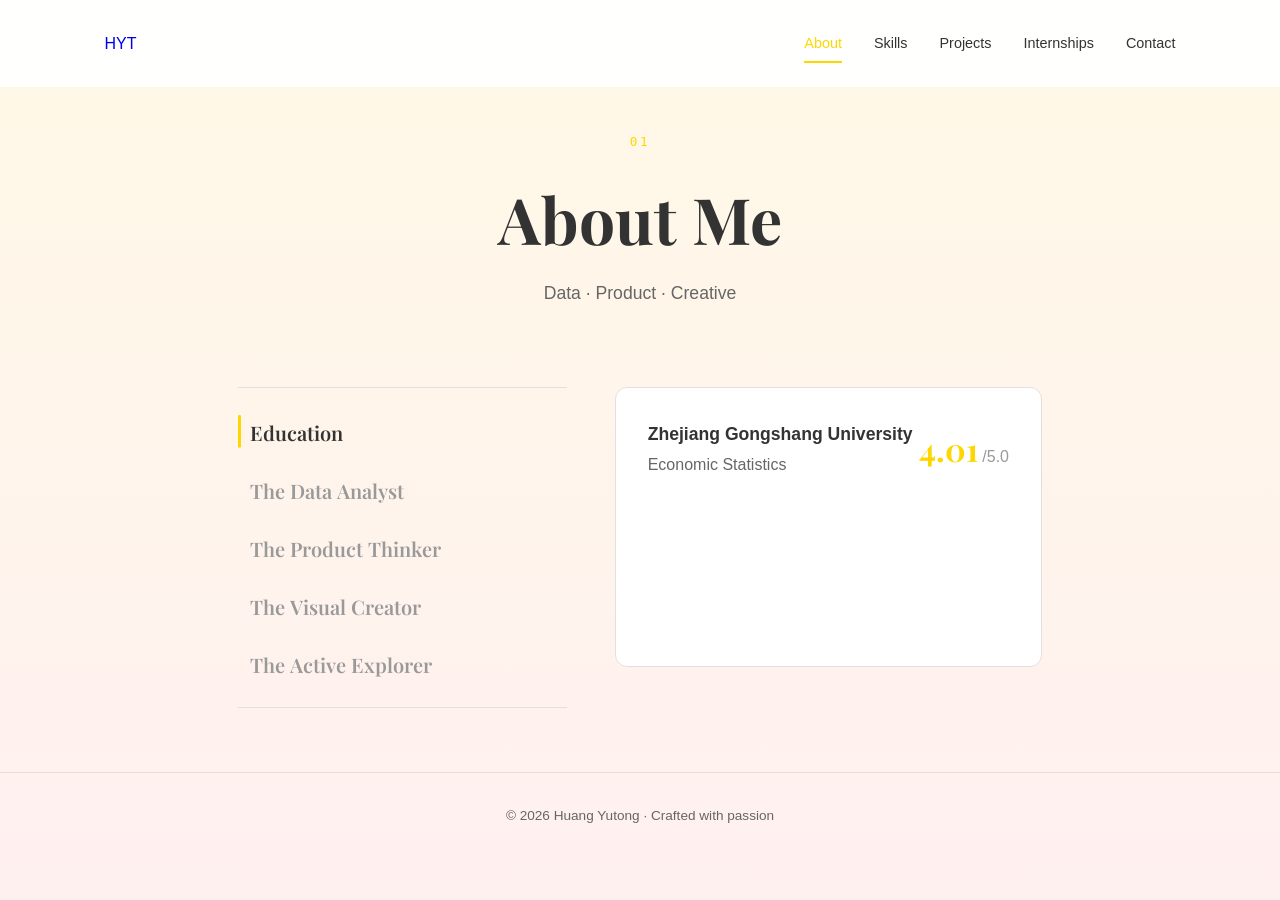
==== commit 672b6b94: "重构为单页 SPA 并增强时间轴与导航交互 - index.html 合并 About/Skills/Projects/Internships/Contact 为单页锚点滚动 - 实习页：交错居中时间" ====
--- a/about.html
+++ b/about.html
@@ -48,50 +48,52 @@
 
     <!-- About Content -->
     <section class="about-section">
-        <!-- Education - Now at top -->
-        <div class="education-card">
-            <h2>Education</h2>
-            <div class="edu-item">
-                <div class="edu-main">
-                    <h3>Zhejiang Gongshang University</h3>
-                    <p class="edu-major">Economic Statistics</p>
-                </div>
-                <div class="edu-gpa">
-                    <span class="gpa-value">4.01</span>
-                    <span class="gpa-total">/5.0</span>
-                </div>
-            </div>
-        </div>
-
-        <!-- Interactive Cards - Accordion Style -->
-        <div class="about-accordion">
-            <div class="accordion-item" data-card="data">
-                <div class="accordion-header">
-                    <h3 class="accordion-title">The Data Analyst</h3>
-                    <span class="accordion-icon">+</span>
-                </div>
-                <div class="accordion-content">
-                    <p>I transform raw data into actionable insights using Python, R, and advanced statistical methods. From LSTM models to NLP processing, I love uncovering patterns hidden in complex datasets.</p>
-                </div>
+        <!-- HoverSlider: Triggers (left) + Content (right) -->
+        <div class="hover-slider" data-hover-slider>
+            <!-- Left: Title Triggers -->
+            <div class="hover-slider-triggers">
+                <button class="hover-trigger active" data-slide="0" type="button">
+                    <span class="trigger-text">Education</span>
+                </button>
+                <button class="hover-trigger" data-slide="1" type="button">
+                    <span class="trigger-text">The Data Analyst</span>
+                </button>
+                <button class="hover-trigger" data-slide="2" type="button">
+                    <span class="trigger-text">The Product Thinker</span>
+                </button>
+                <button class="hover-trigger" data-slide="3" type="button">
+                    <span class="trigger-text">The Visual Creator</span>
+                </button>
+                <button class="hover-trigger" data-slide="4" type="button">
+                    <span class="trigger-text">The Active Explorer</span>
+                </button>
             </div>
 
-            <div class="accordion-item" data-card="product">
-                <div class="accordion-header">
-                    <h3 class="accordion-title">The Product Thinker</h3>
-                    <span class="accordion-icon">+</span>
+            <!-- Right: Content Panels (clipPath switch) -->
+            <div class="hover-slider-content-wrap">
+                <div class="hover-slider-content active" data-content="0">
+                    <div class="edu-item">
+                        <div class="edu-main">
+                            <h3>Zhejiang Gongshang University</h3>
+                            <p class="edu-major">Economic Statistics</p>
+                        </div>
+                        <div class="edu-gpa">
+                            <span class="gpa-value">4.01</span>
+                            <span class="gpa-total">/5.0</span>
+                        </div>
+                    </div>
                 </div>
-                <div class="accordion-content">
-                    <p>I bridge the gap between technical possibilities and user needs. With experience writing PRDs and designing interfaces in Figma, I create solutions that truly serve people.</p>
+                <div class="hover-slider-content" data-content="1">
+                    <p>I specialize in turning raw, messy data into clear, actionable insights using Python, R, and other statistical tools. Whether I'm cleaning datasets or building predictive models, my favorite part of the process is digging into complex information and uncovering the hidden patterns underneath.</p>
                 </div>
-            </div>
-
-            <div class="accordion-item" data-card="creative">
-                <div class="accordion-header">
-                    <h3 class="accordion-title">The Visual Creator</h3>
-                    <span class="accordion-icon">+</span>
+                <div class="hover-slider-content" data-content="2">
+                    <p>I act as the bridge between what users want and what engineering can build. I regularly map out business workflows, design interactive prototypes in Figma, and write clear, structured PRDs. By keeping documentation organized and solutions practical, I help teams turn ideas into shipped features smoothly.</p>
                 </div>
-                <div class="accordion-content">
-                    <p>As a Director at "Ji+" Media Center and twice-honored Top 10 Visual Journalist, I tell stories through visuals. Whether through photography, video, or design—I communicate with impact.</p>
+                <div class="hover-slider-content" data-content="3">
+                    <p>I spent three years at my university's "Ji+" Media Center, eventually stepping up as Director and earning the Top 10 Visual Journalist award twice. Photography is how I tell stories and make sense of the world. Driven by an endless curiosity, I'm always looking for new ways to capture life through my own unique visual lens.</p>
+                </div>
+                <div class="hover-slider-content" data-content="4">
+                    <p>Away from the screen, I love outdoor sports and fitness. For me, the dopamine release after a good sweat does more than just keep me physically fit—it recharges my brain. This energetic lifestyle keeps my mind sharp, allowing me to tackle work challenges with ease and truly enjoy every single moment of life.</p>
                 </div>
             </div>
         </div>
--- a/style.css
+++ b/style.css
@@ -48,6 +48,12 @@
 
 html {
     scroll-behavior: smooth;
+    scroll-padding-top: 90px;
+}
+
+/* 单页中各 section 锚点目标统一留出 fixed navbar 空间 */
+section[id] {
+    scroll-margin-top: 90px;
 }
 
 body {
@@ -176,6 +182,92 @@
 
 .nav-toggle.active span:nth-child(2) {
     opacity: 0;
+}
+
+/* ===== Navbar Actions (collapse + mobile toggle) ===== */
+.nav-actions {
+    display: flex;
+    align-items: center;
+    gap: 0.75rem;
+}
+
+.nav-collapse-btn {
+    width: 34px;
+    height: 34px;
+    border-radius: 50%;
+    border: 1px solid var(--border);
+    background: var(--bg-card);
+    color: var(--text-secondary);
+    cursor: pointer;
+    display: flex;
+    align-items: center;
+    justify-content: center;
+    transition: all 0.3s var(--ease);
+    padding: 0;
+}
+
+.nav-collapse-btn:hover {
+    background: var(--primary);
+    color: #fff;
+    border-color: var(--primary);
+    transform: translateY(-1px);
+}
+
+.nav-collapse-btn:active {
+    transform: translateY(0);
+}
+
+/* 收起状态：navbar 滑出视口顶部 */
+.navbar.collapsed {
+    transform: translateY(-100%);
+}
+
+.navbar.collapsed .nav-collapse-btn {
+    /* 防止收起后仍可点击 */
+    pointer-events: none;
+}
+
+/* ===== 浮动恢复按钮 ===== */
+.nav-restore-btn {
+    position: fixed;
+    top: 1rem;
+    right: 1.5rem;
+    width: 40px;
+    height: 40px;
+    border-radius: 50%;
+    background: var(--primary);
+    color: #fff;
+    border: none;
+    cursor: pointer;
+    display: flex;
+    align-items: center;
+    justify-content: center;
+    box-shadow:
+        0 4px 16px rgba(255, 215, 0, 0.45),
+        0 2px 6px rgba(0, 0, 0, 0.08);
+    z-index: 1001;
+    opacity: 0;
+    pointer-events: none;
+    transform: translateY(-20px) scale(0.85);
+    transition: opacity 0.4s var(--ease), transform 0.4s var(--ease), box-shadow 0.3s var(--ease);
+    padding: 0;
+}
+
+.nav-restore-btn.show {
+    opacity: 1;
+    pointer-events: auto;
+    transform: translateY(0) scale(1);
+}
+
+.nav-restore-btn:hover {
+    box-shadow:
+        0 6px 22px rgba(255, 215, 0, 0.55),
+        0 3px 10px rgba(0, 0, 0, 0.12);
+    transform: translateY(-2px) scale(1.06);
+}
+
+.nav-restore-btn:active {
+    transform: translateY(0) scale(1);
 }
 
 /* ===== Mobile Menu ===== */
@@ -1153,6 +1245,193 @@
     }
 }
 
+/* ===== About HoverSlider ===== */
+.hover-slider {
+    display: grid;
+    grid-template-columns: 1fr 1.3fr;
+    gap: 3rem;
+    align-items: start;
+    max-width: 900px;
+    margin: 2rem auto 0;
+}
+
+.hover-slider-triggers {
+    display: flex;
+    flex-direction: column;
+    gap: 0.25rem;
+    padding: 1rem 0;
+    border-top: 1px solid var(--border);
+    border-bottom: 1px solid var(--border);
+}
+
+.hover-trigger {
+    background: none;
+    border: none;
+    padding: 0.85rem 0.75rem;
+    text-align: left;
+    cursor: pointer;
+    font-family: var(--font-display);
+    font-size: 1.25rem;
+    font-weight: 600;
+    color: var(--text-muted);
+    transition: color 0.3s var(--ease), background 0.3s var(--ease);
+    border-radius: 8px;
+    position: relative;
+}
+
+.hover-trigger:hover {
+    color: var(--text-primary);
+    background: var(--bg-muted);
+}
+
+.hover-trigger.active {
+    color: var(--text-primary);
+}
+
+.hover-trigger.active::before {
+    content: '';
+    position: absolute;
+    left: 0;
+    top: 50%;
+    transform: translateY(-50%);
+    width: 3px;
+    height: 60%;
+    background: var(--primary);
+    border-radius: 2px;
+}
+
+.trigger-text {
+    display: inline-block;
+}
+
+/* 字符级 stagger 动画 */
+.char-wrap {
+    display: inline-block;
+    position: relative;
+    overflow: hidden;
+    vertical-align: bottom;
+    line-height: 1.2;
+}
+
+.char {
+    display: inline-block;
+    transition: transform 0.45s cubic-bezier(0.25, 0.46, 0.45, 0.94);
+    transition-delay: var(--char-delay, 0s);
+}
+
+.char-default {
+    /* 默认在原位 */
+}
+
+.char-active {
+    position: absolute;
+    left: 0;
+    top: 0;
+    transform: translateY(110%);
+}
+
+.hover-trigger.active .char-default,
+.hover-trigger:hover .char-default {
+    transform: translateY(-110%);
+}
+
+.hover-trigger.active .char-active,
+.hover-trigger:hover .char-active {
+    transform: translateY(0);
+}
+
+/* 内容框 */
+.hover-slider-content-wrap {
+    position: relative;
+    display: grid;
+    background: var(--bg-card);
+    border: 1px solid var(--border);
+    border-radius: 12px;
+    padding: 2rem;
+    min-height: 280px;
+    transition: border-color 0.3s var(--ease), box-shadow 0.3s var(--ease);
+}
+
+.hover-slider-content-wrap:hover {
+    border-color: var(--primary);
+    box-shadow: 0 8px 25px rgba(255, 215, 0, 0.15);
+}
+
+.hover-slider-content {
+    grid-column: 1;
+    grid-row: 1;
+    clip-path: polygon(0% 0%, 100% 0%, 100% 0%, 0% 0%);
+    transition: clip-path 0.4s cubic-bezier(0.33, 1, 0.68, 1);
+}
+
+.hover-slider-content.active {
+    clip-path: polygon(0% 0%, 100% 0%, 100% 100%, 0% 100%);
+}
+
+.hover-slider-content > p {
+    color: var(--text-secondary);
+    line-height: 1.7;
+    margin: 0;
+    font-size: 1rem;
+}
+
+/* Education content inside slider - preserve original visual */
+.hover-slider-content .edu-item {
+    display: flex;
+    justify-content: space-between;
+    align-items: center;
+}
+
+.hover-slider-content .edu-main h3 {
+    font-size: 1.1rem;
+    font-weight: 600;
+    margin: 0 0 0.25rem 0;
+}
+
+.hover-slider-content .edu-major {
+    color: var(--text-secondary);
+    margin: 0;
+}
+
+.hover-slider-content .edu-gpa {
+    text-align: center;
+}
+
+.hover-slider-content .gpa-value {
+    font-family: var(--font-display);
+    font-size: 2rem;
+    font-weight: 700;
+    color: var(--primary);
+}
+
+.hover-slider-content .gpa-total {
+    color: var(--text-muted);
+}
+
+/* 移动端响应式 */
+@media (max-width: 768px) {
+    .hover-slider {
+        grid-template-columns: 1fr;
+        gap: 1.5rem;
+        margin: 1.5rem auto 0;
+        padding: 0 1.5rem;
+    }
+
+    .hover-slider-triggers {
+        padding: 0.5rem 0;
+    }
+
+    .hover-trigger {
+        font-size: 1.1rem;
+        padding: 0.7rem 0.6rem;
+    }
+
+    .hover-slider-content-wrap {
+        padding: 1.5rem;
+        min-height: 220px;
+    }
+}
+
 /* Non-interactive card icon (legacy) */
 .card-icon {
     font-size: 2rem;
@@ -2027,8 +2306,6 @@
 /* Project Slide */
 .project-slide {
     scroll-snap-align: start;
-    display: grid;
-    grid-template-columns: 2fr 3fr;
     min-height: 420px;
 }
 
@@ -2062,14 +2339,14 @@
 }
 
 .slide-content {
-    padding: 2rem 2.5rem;
+    padding: 2.5rem 3rem;
 }
 
 .slide-title {
     font-family: var(--font-display);
-    font-size: 1.4rem;
+    font-size: 1.5rem;
     font-weight: 700;
-    color: var(--primary);
+    color: #D97706;
     margin: 0 0 1.5rem 0;
 }
 
@@ -2083,9 +2360,9 @@
 
 .section-label {
     font-family: var(--font-mono);
-    font-size: 0.75rem;
+    font-size: 0.85rem;
     font-weight: 600;
-    color: var(--primary);
+    color: #D97706;
     text-transform: uppercase;
     letter-spacing: 0.1em;
     margin: 0 0 0.5rem 0;
@@ -2093,7 +2370,8 @@
 
 .slide-content p {
     color: var(--text-secondary);
-    line-height: 1.65;
+    font-size: 1.02rem;
+    line-height: 1.7;
     margin: 0;
 }
 
@@ -2111,7 +2389,8 @@
 
 .methodology-list li {
     color: var(--text-secondary);
-    line-height: 1.65;
+    font-size: 1.02rem;
+    line-height: 1.7;
     margin-bottom: 1rem;
     padding-left: 1.25rem;
     position: relative;
@@ -2121,12 +2400,16 @@
     content: '•';
     position: absolute;
     left: 0;
-    color: var(--primary);
+    color: #D97706;
     font-size: 1.1rem;
 }
 
 .methodology-list li:last-child {
     margin-bottom: 0;
+}
+
+.methodology-list li strong {
+    color: #D97706;
 }
 
 /* Project Tags */
@@ -2221,14 +2504,7 @@
     }
 
     .project-slide {
-        grid-template-columns: 1fr;
         min-height: auto;
-    }
-
-    .slide-visual {
-        min-height: 180px;
-        border-right: none;
-        border-bottom: 1px solid var(--border);
     }
 
     .slide-content {
@@ -2247,9 +2523,9 @@
 
 /* ===== Journey Section ===== */
 .journey-section {
-    max-width: 800px;
+    max-width: 1100px;
     margin: 0 auto;
-    padding: 0 3rem 4rem;
+    padding: 0 2rem 4rem;
 }
 
 .timeline {
@@ -2333,6 +2609,102 @@
     color: var(--text-secondary);
 }
 
+/* ===== Internship Expandable Cards ===== */
+.timeline-date {
+    font-family: var(--font-mono);
+    font-size: 0.75rem;
+    color: var(--text-muted);
+    margin-bottom: 0.75rem;
+    letter-spacing: 0.03em;
+}
+
+.timeline-overview {
+    color: var(--text-secondary);
+    font-size: 0.95rem;
+    line-height: 1.6;
+    margin-bottom: 1rem;
+}
+
+.timeline-toggle {
+    display: inline-flex;
+    align-items: center;
+    gap: 0.5rem;
+    margin-top: 0.25rem;
+    padding: 0.5rem 1rem;
+    background: transparent;
+    border: 1px solid var(--border);
+    border-radius: 8px;
+    color: var(--primary);
+    font-family: var(--font-mono);
+    font-size: 0.75rem;
+    font-weight: 500;
+    letter-spacing: 0.05em;
+    cursor: pointer;
+    transition: all 0.3s var(--ease);
+}
+
+.timeline-toggle:hover {
+    border-color: var(--primary);
+    background: var(--bg-muted);
+}
+
+.timeline-toggle .toggle-icon {
+    font-size: 1rem;
+    line-height: 1;
+    transition: transform 0.3s var(--ease);
+}
+
+.timeline-card.expanded .timeline-toggle .toggle-icon {
+    transform: rotate(45deg);
+}
+
+.timeline-details {
+    max-height: 0;
+    overflow: hidden;
+    transition: max-height 0.5s var(--ease), margin-top 0.3s var(--ease);
+}
+
+.timeline-card.expanded .timeline-details {
+    max-height: 2000px;
+    margin-top: 1.25rem;
+}
+
+.details-list {
+    list-style: none;
+    padding: 1.25rem 0 0 0;
+    margin: 0;
+    border-top: 1px dashed var(--border);
+}
+
+.details-list li {
+    position: relative;
+    padding-left: 1.5rem;
+    margin-bottom: 1rem;
+    color: var(--text-secondary);
+    font-size: 0.9rem;
+    line-height: 1.6;
+}
+
+.details-list li:last-child {
+    margin-bottom: 0;
+}
+
+.details-list li::before {
+    content: '';
+    position: absolute;
+    left: 0;
+    top: 0.55rem;
+    width: 6px;
+    height: 6px;
+    background: var(--primary);
+    border-radius: 50%;
+}
+
+.details-list li strong {
+    color: var(--text-primary);
+    font-weight: 600;
+}
+
 .creative-section {
     text-align: center;
 }
@@ -2441,6 +2813,18 @@
 
 .contact-value:hover {
     color: var(--primary);
+}
+
+/* Email container with separator */
+.contact-emails {
+    display: flex;
+    align-items: center;
+    gap: 0.5rem;
+}
+
+.email-separator {
+    color: var(--text-muted);
+    font-weight: 400;
 }
 
 .contact-cta {
@@ -2736,3 +3120,382 @@
         font-size: 0.75rem;
     }
 }
+
+/* ===== Timeline Component ===== */
+.timeline-component {
+    width: 100%;
+    margin: 0 auto;
+}
+
+.timeline-body {
+    position: relative;
+}
+
+/* 中心轴线（背景灰） */
+.timeline-track-bg {
+    position: absolute;
+    left: 50%;
+    transform: translateX(-50%);
+    top: 0;
+    bottom: 0;
+    width: 2px;
+    background: linear-gradient(to bottom, transparent 0%, var(--border) 8%, var(--border) 92%, transparent 100%);
+    overflow: visible;
+    z-index: 1;
+}
+
+.timeline-track-progress {
+    position: absolute;
+    top: 0;
+    left: 0;
+    width: 100%;
+    height: 0;
+    background: linear-gradient(to top, var(--primary) 0%, rgba(255, 215, 0, 0.45) 60%, transparent 100%);
+    border-radius: 2px;
+    opacity: 0;
+    transition: opacity 0.4s ease;
+}
+
+/* 流动的高光纹理（液体感） */
+.timeline-track-progress::before {
+    content: '';
+    position: absolute;
+    inset: 0;
+    background: linear-gradient(
+        180deg,
+        transparent 0%,
+        rgba(255, 255, 255, 0.7) 50%,
+        transparent 100%
+    );
+    background-size: 100% 50px;
+    animation: timeline-stream 1.4s linear infinite;
+    pointer-events: none;
+    border-radius: 2px;
+}
+
+@keyframes timeline-stream {
+    from { background-position: 0 -50px; }
+    to { background-position: 0 50px; }
+}
+
+/* 液体前端的发光亮点（始终在进度条底部） */
+.timeline-track-progress::after {
+    content: '';
+    position: absolute;
+    bottom: -2px;
+    left: 50%;
+    transform: translateX(-50%);
+    width: 14px;
+    height: 14px;
+    background: var(--primary);
+    border-radius: 50%;
+    box-shadow:
+        0 0 12px var(--primary),
+        0 0 24px rgba(255, 215, 0, 0.9),
+        0 0 48px rgba(255, 215, 0, 0.55),
+        0 0 72px rgba(255, 215, 0, 0.3);
+    animation: timeline-pulse 2s ease-in-out infinite;
+    pointer-events: none;
+}
+
+@keyframes timeline-pulse {
+    0%, 100% {
+        opacity: 0.9;
+        transform: translateX(-50%) scale(1);
+    }
+    50% {
+        opacity: 1;
+        transform: translateX(-50%) scale(1.3);
+    }
+}
+
+@media (prefers-reduced-motion: reduce) {
+    .timeline-track-progress::before,
+    .timeline-track-progress::after {
+        animation: none;
+    }
+}
+
+.timeline-entry {
+    position: relative;
+    display: grid;
+    grid-template-columns: 1fr 1fr;
+    margin-bottom: 4rem;
+    align-items: start;
+    min-height: 220px;
+}
+
+.timeline-entry:last-child {
+    margin-bottom: 0;
+}
+
+/* 中间节点 + meta（绝对定位居中） */
+.timeline-entry-left {
+    position: absolute;
+    left: 50%;
+    top: 0;
+    transform: translateX(-50%);
+    width: 280px;
+    display: flex;
+    flex-direction: column;
+    align-items: center;
+    text-align: center;
+    gap: 1rem;
+    z-index: 3;
+    padding: 0 0.5rem;
+    /* 未激活时整体置灰，由 .in-view 控制 */
+    opacity: 0.32;
+    filter: saturate(0.35);
+    transition: opacity 0.45s var(--ease), filter 0.45s var(--ease);
+}
+
+.timeline-entry.in-view .timeline-entry-left,
+.timeline-entry:has(.timeline-entry-content:hover) .timeline-entry-left,
+.timeline-entry:has(.timeline-entry-meta:hover) .timeline-entry-left {
+    opacity: 1;
+    filter: saturate(1);
+}
+
+.timeline-marker {
+    width: 52px;
+    height: 52px;
+    border-radius: 50%;
+    background: var(--bg-card);
+    border: 2px solid #C0BBA8;
+    display: flex;
+    align-items: center;
+    justify-content: center;
+    flex-shrink: 0;
+    position: relative;
+    z-index: 2;
+    transition: border-color 0.4s var(--ease), box-shadow 0.4s var(--ease), background 0.4s var(--ease);
+}
+
+.timeline-entry.in-view .timeline-marker,
+.timeline-entry:has(.timeline-entry-content:hover) .timeline-marker,
+.timeline-entry:has(.timeline-entry-meta:hover) .timeline-marker {
+    border-color: var(--primary);
+    background: #FFF8DC;
+    box-shadow:
+        0 0 0 8px rgba(255, 215, 0, 0.18),
+        0 0 24px rgba(255, 215, 0, 0.45);
+}
+
+.timeline-marker-inner {
+    width: 16px;
+    height: 16px;
+    border-radius: 50%;
+    background: #B8B29F;
+    transition: background 0.4s var(--ease), transform 0.4s var(--ease);
+}
+
+.timeline-entry.in-view .timeline-marker-inner,
+.timeline-entry:has(.timeline-entry-content:hover) .timeline-marker-inner,
+.timeline-entry:has(.timeline-entry-meta:hover) .timeline-marker-inner {
+    background: var(--primary);
+    transform: scale(1.2);
+    box-shadow: 0 0 12px rgba(255, 215, 0, 0.8);
+}
+
+.timeline-entry-meta {
+    width: 100%;
+}
+
+.timeline-entry-title {
+    font-family: var(--font-mono);
+    font-size: 1.65rem;
+    font-weight: 700;
+    color: #1F2937;
+    margin: 0 0 0.55rem 0;
+    line-height: 1.25;
+    letter-spacing: 0.02em;
+    transition: color 0.4s var(--ease);
+}
+
+.timeline-entry.in-view .timeline-entry-title,
+.timeline-entry:has(.timeline-entry-content:hover) .timeline-entry-title,
+.timeline-entry:has(.timeline-entry-meta:hover) .timeline-entry-title {
+    color: #D97706;
+}
+
+.timeline-entry-org {
+    font-family: var(--font-body);
+    font-size: 1.08rem;
+    font-weight: 600;
+    color: #374151;
+    margin: 0 0 0.2rem 0;
+    line-height: 1.4;
+    letter-spacing: 0.005em;
+}
+
+.timeline-entry-role {
+    font-family: var(--font-body);
+    font-size: 0.95rem;
+    font-weight: 400;
+    color: #4B5563;
+    margin: 0;
+    line-height: 1.4;
+    font-style: italic;
+    letter-spacing: 0.01em;
+}
+
+/* 兼容旧版单 p 副标题（fallback） */
+.timeline-entry-subtitle {
+    font-family: var(--font-body);
+    font-size: 1.02rem;
+    color: #374151;
+    margin: 0;
+    line-height: 1.5;
+    letter-spacing: 0.01em;
+}
+
+/* 卡片：默认右侧（奇数条目：1、3） */
+.timeline-entry-right {
+    width: 100%;
+}
+
+.timeline-entry:nth-child(odd) .timeline-entry-right {
+    grid-column: 2;
+    padding: 0 1rem 0 175px;
+}
+
+.timeline-entry:nth-child(even) .timeline-entry-right {
+    grid-column: 1;
+    padding: 0 175px 0 1rem;
+}
+
+.timeline-entry-content {
+    background: var(--bg-card);
+    border: 1px solid var(--border);
+    border-radius: 14px;
+    padding: 1.85rem 2.25rem;
+    transition: border-color 0.45s var(--ease), box-shadow 0.45s var(--ease), opacity 0.55s var(--ease), transform 0.55s var(--ease);
+    /* 未激活时压低对比 + 大幅下移 */
+    opacity: 0.32;
+    transform: translateY(40px);
+    filter: saturate(0.55);
+}
+
+.timeline-entry.in-view .timeline-entry-content,
+.timeline-entry-content:hover {
+    opacity: 1;
+    transform: translateY(0);
+    filter: saturate(1);
+    border-color: rgba(255, 215, 0, 0.45);
+    box-shadow: 0 8px 32px rgba(255, 215, 0, 0.12);
+}
+
+/* 已激活卡片的 hover 额外反馈 */
+.timeline-entry.in-view .timeline-entry-content:hover {
+    border-color: var(--primary);
+    box-shadow: 0 12px 36px rgba(255, 215, 0, 0.2);
+}
+
+.contribution-list {
+    list-style: none;
+    padding: 0;
+    margin: 0;
+    display: flex;
+    flex-direction: column;
+    gap: 1.25rem;
+}
+
+.contribution-item {
+    position: relative;
+    padding-left: 1.35rem;
+}
+
+.contribution-item::before {
+    content: '';
+    position: absolute;
+    left: 0;
+    top: 0.6rem;
+    width: 7px;
+    height: 7px;
+    border-radius: 50%;
+    background: #D97706;
+}
+
+.contribution-title {
+    display: block;
+    font-family: var(--font-display);
+    font-size: 1.15rem;
+    font-weight: 700;
+    color: #D97706;
+    margin-bottom: 0.45rem;
+    letter-spacing: 0.01em;
+}
+
+.contribution-desc {
+    color: var(--text-secondary);
+    font-size: 1.02rem;
+    line-height: 1.72;
+    margin: 0;
+}
+
+@media (max-width: 880px) {
+    .timeline-component {
+        max-width: 700px;
+        padding: 0 1.5rem 3rem;
+    }
+
+    .timeline-entry {
+        grid-template-columns: 1fr;
+        min-height: auto;
+        margin-bottom: 2.5rem;
+    }
+
+    .timeline-track-bg {
+        left: 18px;
+        transform: none;
+    }
+
+    .timeline-entry-left {
+        position: relative;
+        left: 0;
+        top: 0;
+        transform: none;
+        width: 100%;
+        flex-direction: row;
+        align-items: center;
+        justify-content: flex-start;
+        text-align: left;
+        gap: 1rem;
+        padding: 0 0 1rem 3rem;
+    }
+
+    .timeline-marker {
+        position: absolute;
+        left: 0;
+        width: 36px;
+        height: 36px;
+    }
+
+    .timeline-marker-inner {
+        width: 10px;
+        height: 10px;
+    }
+
+    .timeline-entry-title {
+        font-size: 1.25rem;
+    }
+
+    .timeline-entry-subtitle,
+    .timeline-entry-org {
+        font-size: 0.92rem;
+    }
+
+    .timeline-entry-role {
+        font-size: 0.82rem;
+    }
+
+    .timeline-entry:nth-child(odd) .timeline-entry-right,
+    .timeline-entry:nth-child(even) .timeline-entry-right {
+        grid-column: 1;
+        padding: 0 0 0 3rem;
+    }
+
+    .timeline-entry-content {
+        padding: 1.4rem 1.5rem;
+    }
+}
